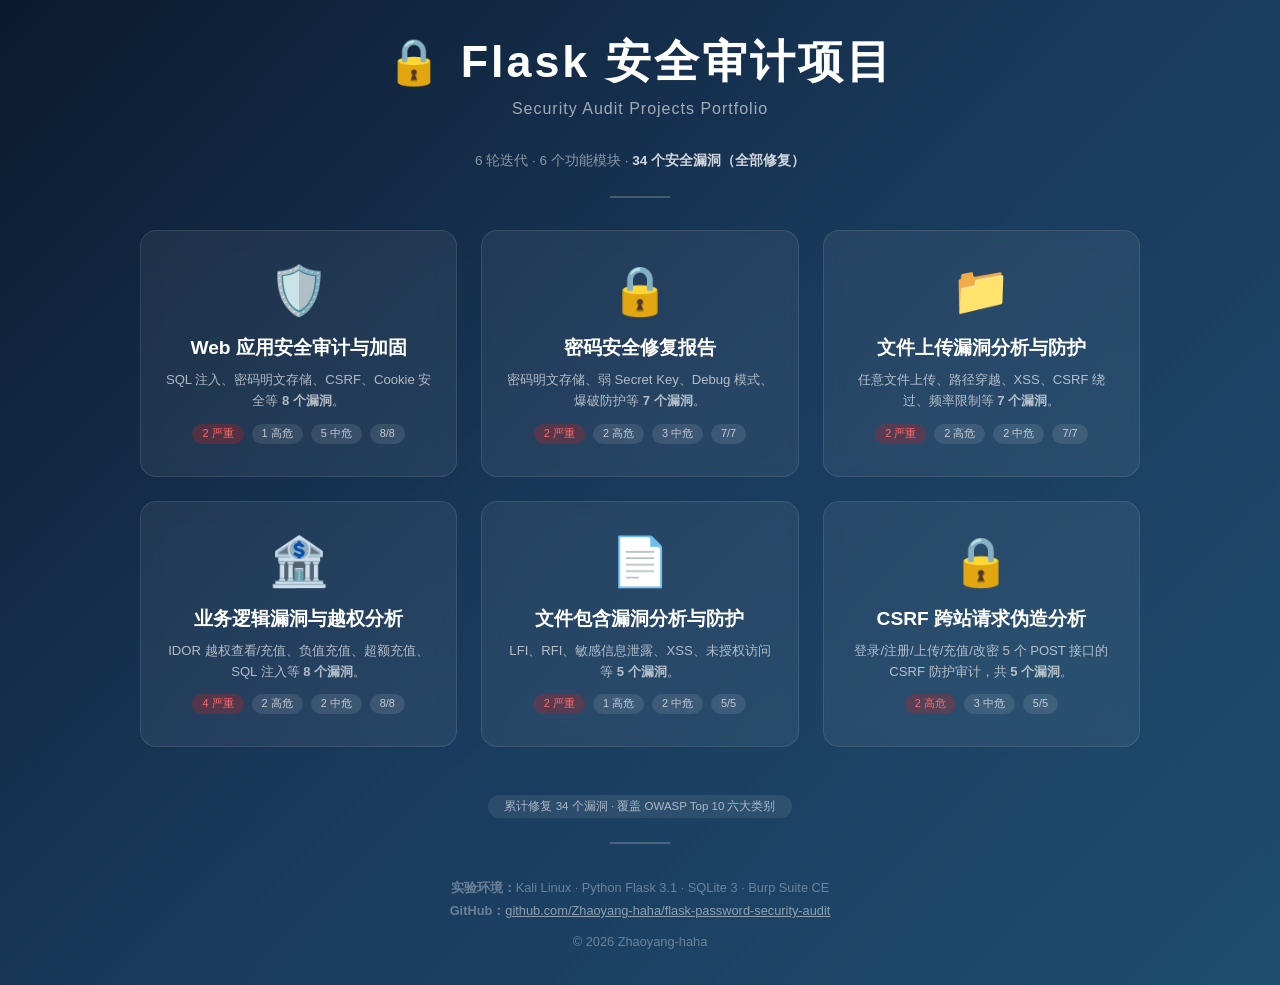
==== index.html @ 3b096d09 "🔒 Add CSRF Vulnerability Audit report - New: csrf-audit/ — 5 CSRF vulnerabilities across all POST ro" ====
<!DOCTYPE html>
<html lang="zh-CN">
<head>
<meta charset="UTF-8">
<meta name="viewport" content="width=device-width, initial-scale=1.0">
<meta name="description" content="Flask 安全审计项目合集 — 6 份安全报告，涵盖密码安全、SQL注入、文件上传、业务逻辑、文件包含、CSRF 等 34 个漏洞">
<title>Flask 安全审计 | 项目合集</title>
<style>
*{margin:0;padding:0;box-sizing:border-box}
body{font-family:"Noto Sans CJK SC",-apple-system,BlinkMacSystemFont,"Segoe UI",sans-serif;background:linear-gradient(135deg,#0b1a2e 0%,#1a3a5c 50%,#1e4d6e 100%);min-height:100vh;color:#fff;display:flex;flex-direction:column;align-items:center;justify-content:center;padding:2rem}
.container{max-width:1000px;width:100%;text-align:center}
h1{font-size:clamp(1.8rem,5vw,2.8rem);font-weight:800;letter-spacing:3px;margin-bottom:.5rem}
.subtitle{font-size:1rem;color:rgba(255,255,255,0.6);margin-bottom:2rem;letter-spacing:1px}
.desc{font-size:.85rem;color:rgba(255,255,255,0.5);margin-bottom:1.5rem;line-height:1.6}
.desc strong{color:rgba(255,255,255,0.8)}
.divider{width:60px;height:2px;background:rgba(255,255,255,0.2);margin:1.5rem auto}
.grid{display:grid;grid-template-columns:repeat(auto-fit,minmax(280px,1fr));gap:1.5rem;margin:2rem 0}
@media(max-width:640px){.grid{grid-template-columns:1fr}}
.card{background:rgba(255,255,255,0.06);backdrop-filter:blur(10px);border:1px solid rgba(255,255,255,0.1);border-radius:16px;padding:2rem 1.5rem;text-align:center;transition:all .3s ease;cursor:pointer;text-decoration:none;color:#fff}
.card:hover{background:rgba(255,255,255,0.1);transform:translateY(-6px);box-shadow:0 12px 40px rgba(0,0,0,0.3)}
.card-icon{font-size:3rem;margin-bottom:1rem}
.card h2{font-size:1.2rem;margin-bottom:.5rem;font-weight:700}
.card p{font-size:.82rem;color:rgba(255,255,255,0.65);line-height:1.6}
.card .meta{display:flex;justify-content:center;gap:.5rem;flex-wrap:wrap;margin-top:.8rem}
.card .meta span{font-size:.68rem;padding:3px 10px;border-radius:12px;background:rgba(255,255,255,0.1);color:rgba(255,255,255,0.7)}
.card .meta .critical{background:rgba(197,34,31,0.3);color:#ff6b6b}
.footer-text{margin-top:2rem;font-size:.8rem;color:rgba(255,255,255,0.35);line-height:1.8}
.footer-text a{color:rgba(255,255,255,0.5)}
.badge{display:inline-block;background:rgba(255,255,255,0.08);border-radius:20px;padding:4px 16px;font-size:.72rem;color:rgba(255,255,255,0.6);margin-top:1rem}
</style>
<link rel="icon" href="data:image/svg+xml,<svg xmlns=%22http://www.w3.org/2000/svg%22 viewBox=%220 0 100 100%22><text y=%22.9em%22 font-size=%2290%22>🔒</text></svg>">
</head>
<body>
<div class="container">
<h1>🔒 Flask 安全审计项目</h1>
<p class="subtitle">Security Audit Projects Portfolio</p>
<p class="desc">6 轮迭代 · 6 个功能模块 · <strong>34 个安全漏洞（全部修复）</strong></p>
<div class="divider"></div>
<div class="grid">
<a class="card" href="web-security-audit/"><div class="card-icon">🛡️</div><h2>Web 应用安全审计与加固</h2><p>SQL 注入、密码明文存储、CSRF、Cookie 安全等 <strong>8 个漏洞</strong>。</p><div class="meta"><span class="critical">2 严重</span><span>1 高危</span><span>5 中危</span><span>8/8</span></div></a>
<a class="card" href="password-security-audit/"><div class="card-icon">🔒</div><h2>密码安全修复报告</h2><p>密码明文存储、弱 Secret Key、Debug 模式、爆破防护等 <strong>7 个漏洞</strong>。</p><div class="meta"><span class="critical">2 严重</span><span>2 高危</span><span>3 中危</span><span>7/7</span></div></a>
<a class="card" href="file-upload-audit/"><div class="card-icon">📁</div><h2>文件上传漏洞分析与防护</h2><p>任意文件上传、路径穿越、XSS、CSRF 绕过、频率限制等 <strong>7 个漏洞</strong>。</p><div class="meta"><span class="critical">2 严重</span><span>2 高危</span><span>2 中危</span><span>7/7</span></div></a>
<a class="card" href="business-logic-audit/"><div class="card-icon">🏦</div><h2>业务逻辑漏洞与越权分析</h2><p>IDOR 越权查看/充值、负值充值、超额充值、SQL 注入等 <strong>8 个漏洞</strong>。</p><div class="meta"><span class="critical">4 严重</span><span>2 高危</span><span>2 中危</span><span>8/8</span></div></a>
<a class="card" href="file-inclusion-audit/"><div class="card-icon">📄</div><h2>文件包含漏洞分析与防护</h2><p>LFI、RFI、敏感信息泄露、XSS、未授权访问等 <strong>5 个漏洞</strong>。</p><div class="meta"><span class="critical">2 严重</span><span>1 高危</span><span>2 中危</span><span>5/5</span></div></a>
<a class="card" href="csrf-audit/"><div class="card-icon">🔒</div><h2>CSRF 跨站请求伪造分析</h2><p>登录/注册/上传/充值/改密 5 个 POST 接口的 CSRF 防护审计，共 <strong>5 个漏洞</strong>。</p><div class="meta"><span class="critical">2 高危</span><span>3 中危</span><span>5/5</span></div></a>
</div>
<div class="badge">累计修复 34 个漏洞 · 覆盖 OWASP Top 10 六大类别</div>
<div class="divider"></div>
<div class="footer-text">
<p><strong>实验环境：</strong>Kali Linux · Python Flask 3.1 · SQLite 3 · Burp Suite CE</p>
<p><strong>GitHub：</strong><a href="https://github.com/Zhaoyang-haha/flask-password-security-audit" target="_blank">github.com/Zhaoyang-haha/flask-password-security-audit</a></p>
<p style="margin-top:.5rem;">&copy; 2026 Zhaoyang-haha</p>
</div>
</div>
</body>
</html>
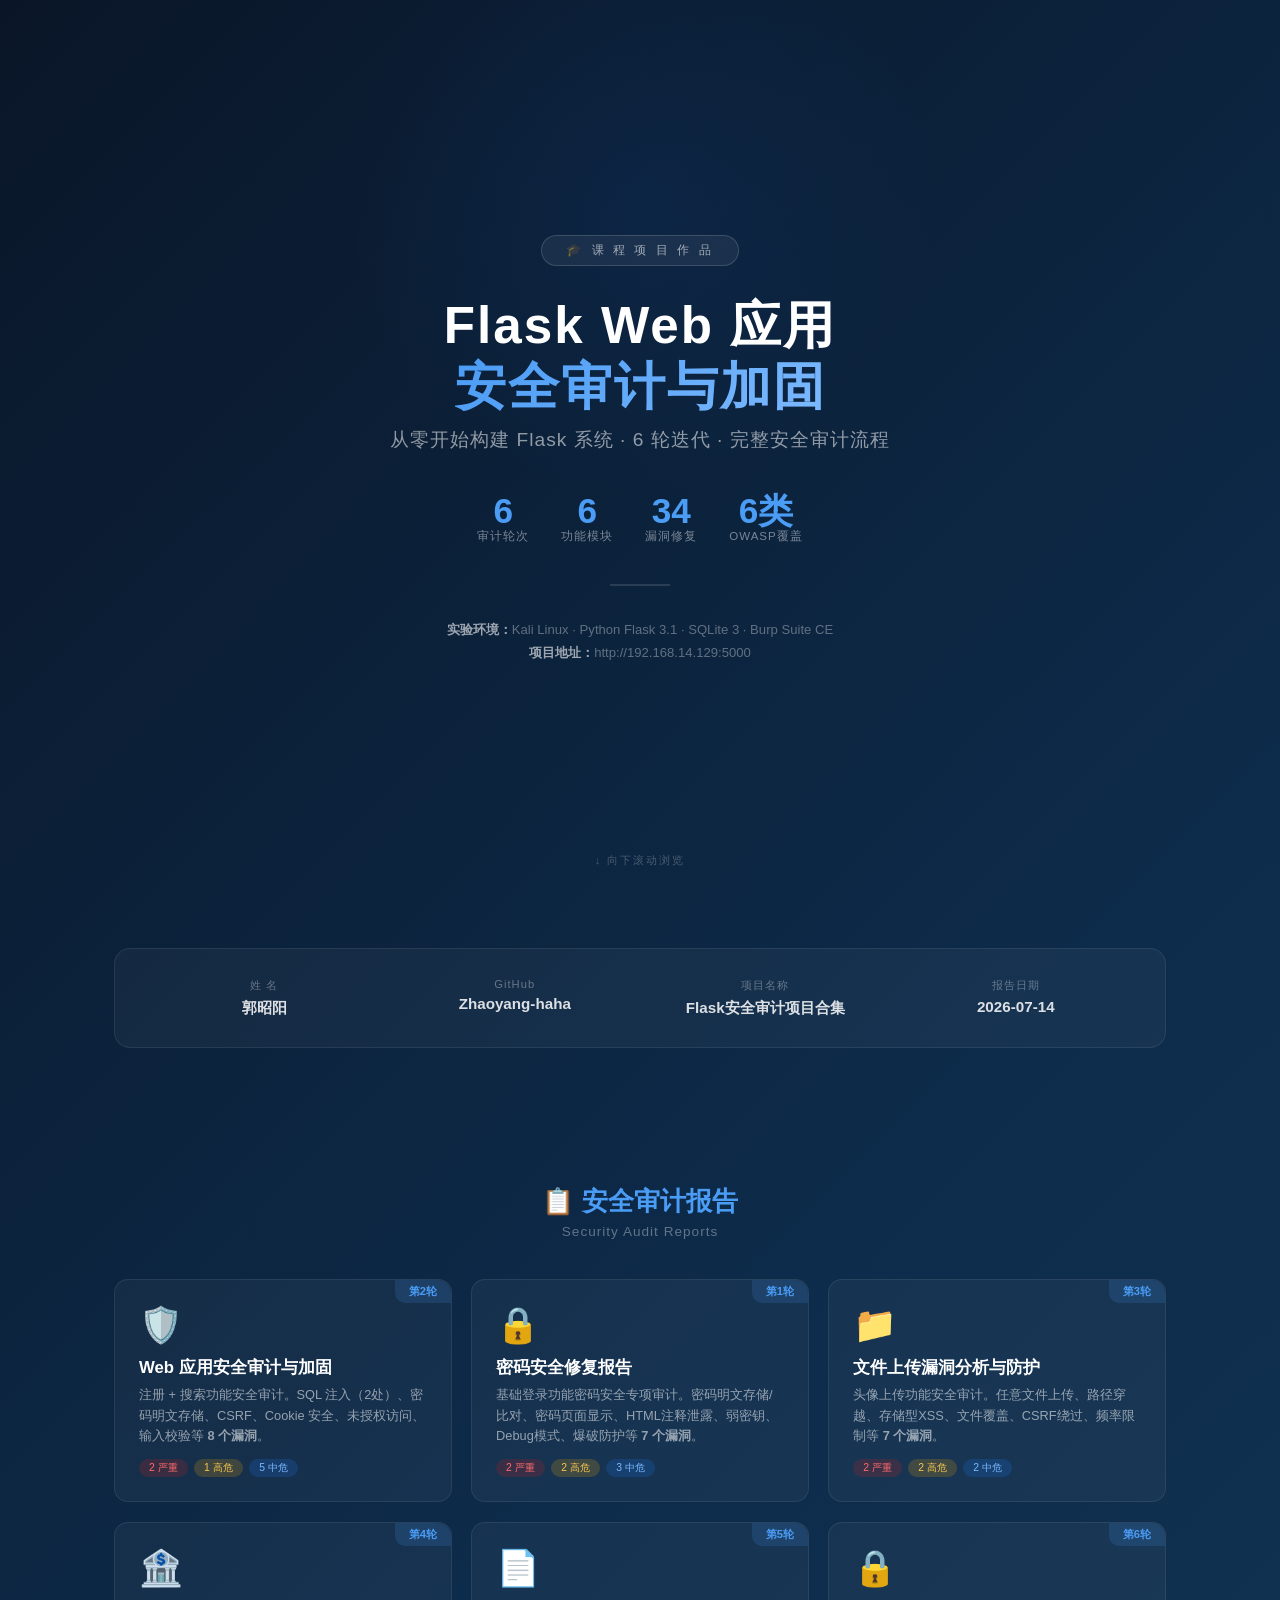
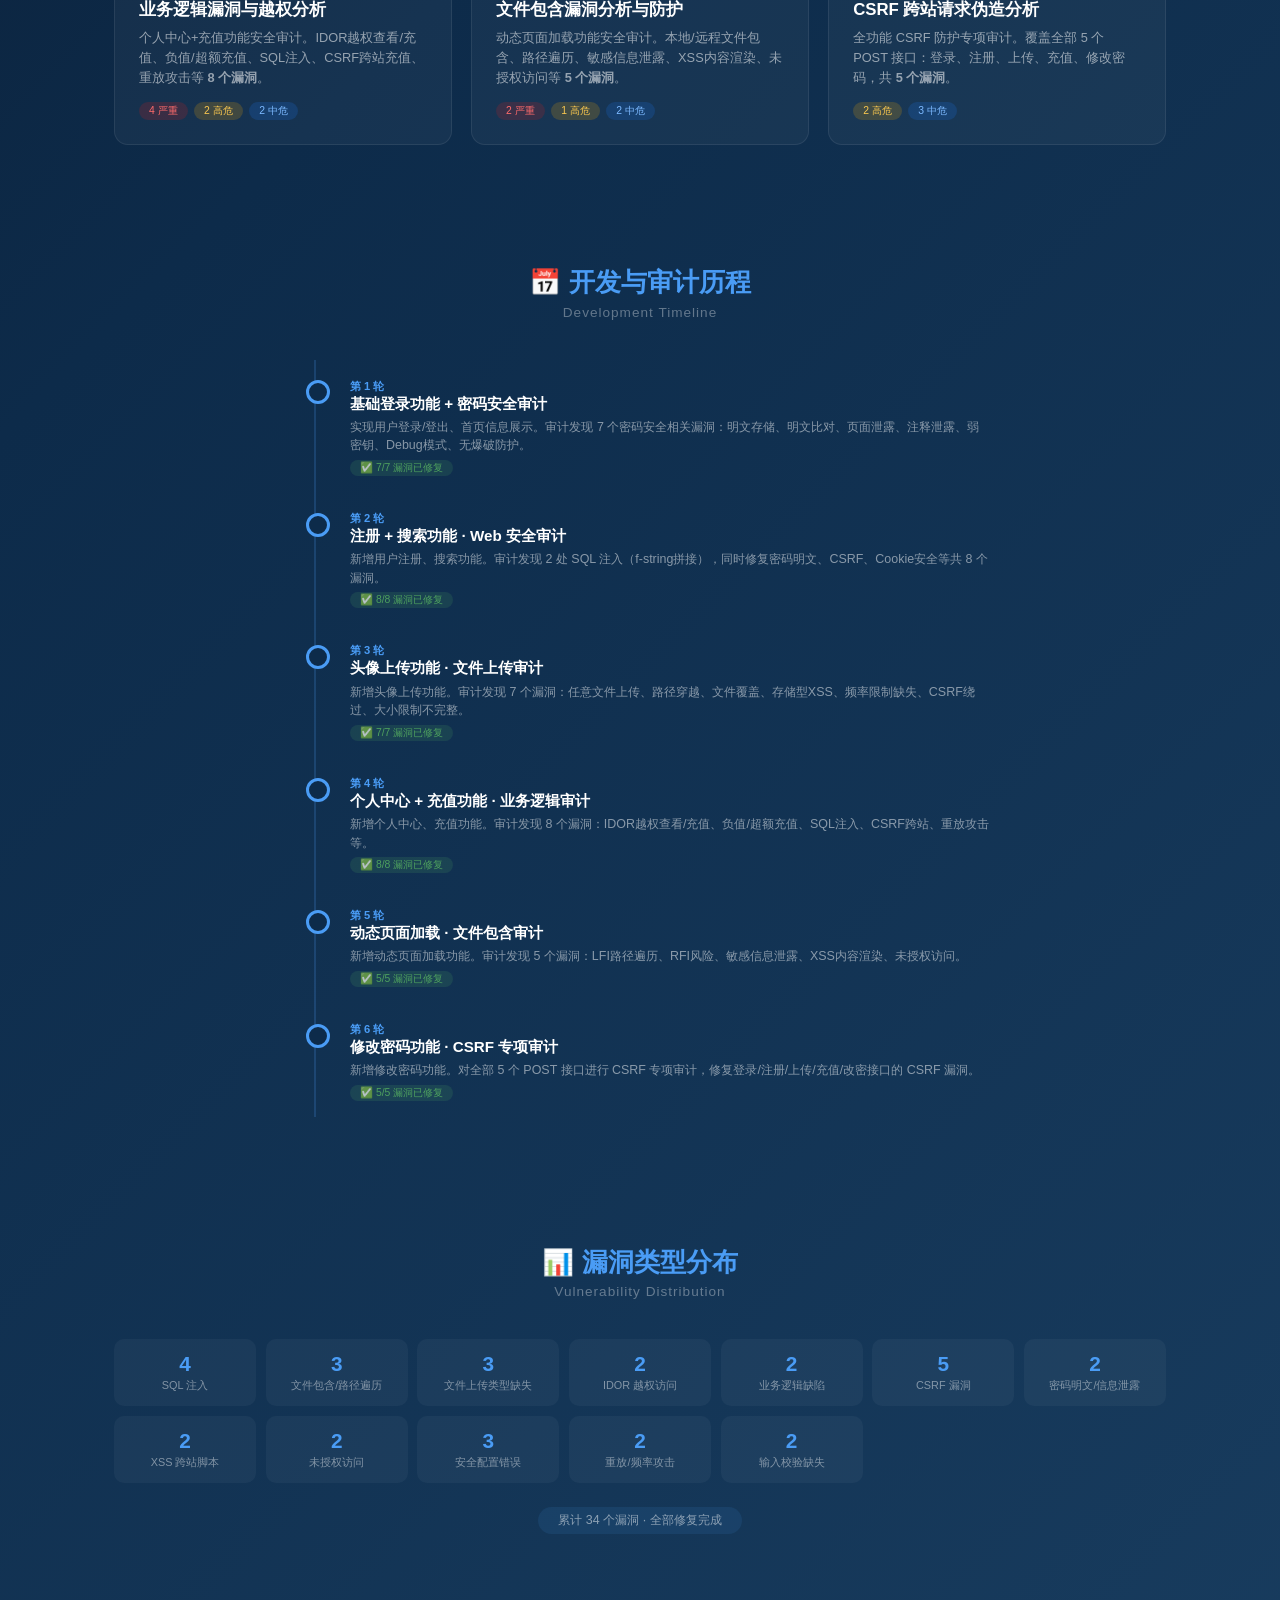
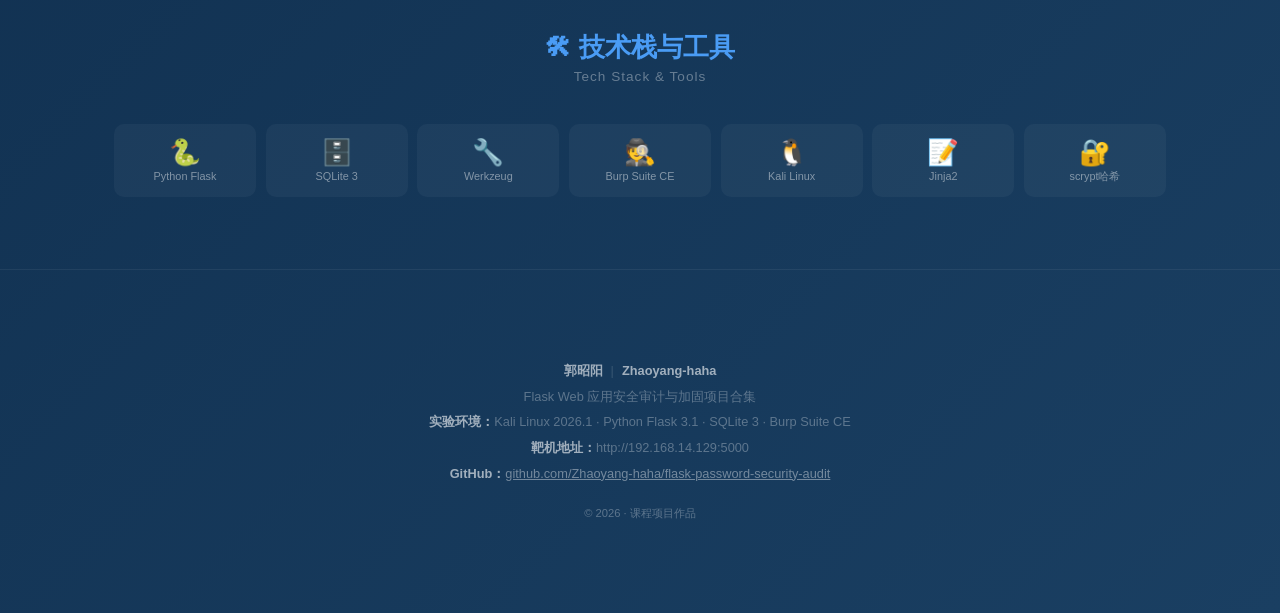
==== commit 7e211c89: "🎯 Optimize project for final review - Remove PDFs (already submitted separately) and standalone .md " ====
--- a/index.html
+++ b/index.html
@@ -3,54 +3,255 @@
 <head>
 <meta charset="UTF-8">
 <meta name="viewport" content="width=device-width, initial-scale=1.0">
-<meta name="description" content="Flask 安全审计项目合集 — 6 份安全报告，涵盖密码安全、SQL注入、文件上传、业务逻辑、文件包含、CSRF 等 34 个漏洞">
-<title>Flask 安全审计 | 项目合集</title>
+<meta name="description" content="Flask Web安全审计项目合集 — 郭昭阳 课程作业，涵盖密码安全、SQL注入、文件上传、业务逻辑、文件包含、CSRF等34个漏洞的全流程安全审计">
+<title>Flask Web安全审计 | 郭昭阳 课程项目</title>
 <style>
-*{margin:0;padding:0;box-sizing:border-box}
-body{font-family:"Noto Sans CJK SC",-apple-system,BlinkMacSystemFont,"Segoe UI",sans-serif;background:linear-gradient(135deg,#0b1a2e 0%,#1a3a5c 50%,#1e4d6e 100%);min-height:100vh;color:#fff;display:flex;flex-direction:column;align-items:center;justify-content:center;padding:2rem}
-.container{max-width:1000px;width:100%;text-align:center}
-h1{font-size:clamp(1.8rem,5vw,2.8rem);font-weight:800;letter-spacing:3px;margin-bottom:.5rem}
-.subtitle{font-size:1rem;color:rgba(255,255,255,0.6);margin-bottom:2rem;letter-spacing:1px}
-.desc{font-size:.85rem;color:rgba(255,255,255,0.5);margin-bottom:1.5rem;line-height:1.6}
-.desc strong{color:rgba(255,255,255,0.8)}
-.divider{width:60px;height:2px;background:rgba(255,255,255,0.2);margin:1.5rem auto}
-.grid{display:grid;grid-template-columns:repeat(auto-fit,minmax(280px,1fr));gap:1.5rem;margin:2rem 0}
-@media(max-width:640px){.grid{grid-template-columns:1fr}}
-.card{background:rgba(255,255,255,0.06);backdrop-filter:blur(10px);border:1px solid rgba(255,255,255,0.1);border-radius:16px;padding:2rem 1.5rem;text-align:center;transition:all .3s ease;cursor:pointer;text-decoration:none;color:#fff}
-.card:hover{background:rgba(255,255,255,0.1);transform:translateY(-6px);box-shadow:0 12px 40px rgba(0,0,0,0.3)}
-.card-icon{font-size:3rem;margin-bottom:1rem}
-.card h2{font-size:1.2rem;margin-bottom:.5rem;font-weight:700}
-.card p{font-size:.82rem;color:rgba(255,255,255,0.65);line-height:1.6}
-.card .meta{display:flex;justify-content:center;gap:.5rem;flex-wrap:wrap;margin-top:.8rem}
-.card .meta span{font-size:.68rem;padding:3px 10px;border-radius:12px;background:rgba(255,255,255,0.1);color:rgba(255,255,255,0.7)}
-.card .meta .critical{background:rgba(197,34,31,0.3);color:#ff6b6b}
-.footer-text{margin-top:2rem;font-size:.8rem;color:rgba(255,255,255,0.35);line-height:1.8}
-.footer-text a{color:rgba(255,255,255,0.5)}
-.badge{display:inline-block;background:rgba(255,255,255,0.08);border-radius:20px;padding:4px 16px;font-size:.72rem;color:rgba(255,255,255,0.6);margin-top:1rem}
+*{margin:0;padding:0;box-sizing:border-box;font-family:"Noto Sans CJK SC","Noto Sans",-apple-system,BlinkMacSystemFont,"Segoe UI",sans-serif}
+html{scroll-behavior:smooth}
+body{background:linear-gradient(135deg,#0a1628 0%,#0d2b4a 40%,#1a3f62 100%);min-height:100vh;color:#fff}
+
+/* ===== Hero Section ===== */
+.hero{min-height:100vh;display:flex;flex-direction:column;justify-content:center;align-items:center;text-align:center;padding:2rem;position:relative}
+.hero-glow{position:absolute;top:-100px;left:50%;transform:translateX(-50%);width:600px;height:600px;background:radial-gradient(circle,rgba(26,115,232,0.08) 0%,transparent 70%);pointer-events:none}
+.badge-student{display:inline-block;background:rgba(255,255,255,0.06);border:1px solid rgba(255,255,255,0.15);border-radius:30px;padding:6px 24px;font-size:.78rem;letter-spacing:3px;color:rgba(255,255,255,0.6);margin-bottom:1.8rem;z-index:1}
+.hero h1{font-size:clamp(2rem,5vw,3.2rem);font-weight:800;letter-spacing:2px;z-index:1;margin-bottom:.6rem;line-height:1.2}
+.hero h1 .highlight{background:linear-gradient(135deg,#4a9cf5,#7cb9ff);-webkit-background-clip:text;-webkit-text-fill-color:transparent}
+.hero-sub{font-size:clamp(.95rem,2vw,1.2rem);color:rgba(255,255,255,0.55);z-index:1;margin-bottom:2.5rem;letter-spacing:1px}
+.hero-stats{display:flex;gap:2rem;flex-wrap:wrap;justify-content:center;z-index:1;margin-bottom:.5rem}
+.hero-stat{text-align:center}
+.hero-stat .num{font-size:2.2rem;font-weight:800;color:#4a9cf5;line-height:1}
+.hero-stat .lbl{font-size:.72rem;color:rgba(255,255,255,0.45);letter-spacing:1px}
+.hero-divider{width:60px;height:2px;background:rgba(255,255,255,0.12);margin:2rem auto;z-index:1}
+.hero-meta{font-size:.82rem;color:rgba(255,255,255,0.35);z-index:1;line-height:1.8}
+.hero-meta strong{color:rgba(255,255,255,0.6)}
+.scroll-hint{position:absolute;bottom:2rem;left:50%;transform:translateX(-50%);font-size:.7rem;color:rgba(255,255,255,0.25);animation:bounce 2s infinite;letter-spacing:2px}
+@keyframes bounce{0%,100%{transform:translateX(-50%) translateY(0)}50%{transform:translateX(-50%) translateY(8px)}}
+
+/* ===== Content ===== */
+.section{padding:3rem 0;max-width:1100px;margin:0 auto;padding-left:1.5rem;padding-right:1.5rem}
+.section-title{text-align:center;margin-bottom:2.5rem}
+.section-title h2{font-size:1.6rem;font-weight:700;color:#4a9cf5;margin-bottom:.3rem}
+.section-title p{font-size:.85rem;color:rgba(255,255,255,0.35);letter-spacing:1px}
+
+/* ===== Student Info Card ===== */
+.info-card{background:rgba(255,255,255,0.04);border:1px solid rgba(255,255,255,0.08);border-radius:16px;padding:1.8rem 2rem;margin-bottom:2.5rem;display:grid;grid-template-columns:repeat(auto-fit,minmax(180px,1fr));gap:1rem}
+.info-card .item{text-align:center}
+.info-card .item .label{font-size:.7rem;color:rgba(255,255,255,0.35);letter-spacing:1px;margin-bottom:.3rem}
+.info-card .item .value{font-size:.95rem;color:rgba(255,255,255,0.85);font-weight:600}
+
+/* ===== Report Cards Grid ===== */
+.grid{display:grid;grid-template-columns:repeat(auto-fit,minmax(300px,1fr));gap:1.2rem;margin:1.5rem 0}
+.card{background:rgba(255,255,255,0.04);border:1px solid rgba(255,255,255,0.08);border-radius:14px;padding:1.5rem;text-decoration:none;color:#fff;transition:all .3s ease;position:relative;overflow:hidden}
+.card:hover{background:rgba(255,255,255,0.08);transform:translateY(-4px);border-color:rgba(74,156,245,0.3);box-shadow:0 12px 40px rgba(0,0,0,0.25)}
+.card .round{position:absolute;top:0;right:0;background:rgba(74,156,245,0.15);color:#4a9cf5;padding:4px 14px;font-size:.7rem;border-radius:0 14px 0 10px;font-weight:600}
+.card .icon{font-size:2.2rem;margin-bottom:.6rem}
+.card h3{font-size:1.05rem;font-weight:700;margin-bottom:.4rem}
+.card p{font-size:.8rem;color:rgba(255,255,255,0.55);line-height:1.6;margin-bottom:.8rem}
+.card .tags{display:flex;gap:.4rem;flex-wrap:wrap}
+.card .tags span{font-size:.65rem;padding:2px 10px;border-radius:10px;background:rgba(255,255,255,0.06);color:rgba(255,255,255,0.6)}
+.card .tags .critical{background:rgba(197,34,31,0.2);color:#ff6b6b}
+.card .tags .high{background:rgba(227,160,8,0.2);color:#f9c74f}
+.card .tags .medium{background:rgba(26,115,232,0.2);color:#7cb9ff}
+.card .badge-fix{position:absolute;bottom:1rem;right:1rem;font-size:.65rem;color:rgba(100,200,100,0.6)}
+
+/* ===== Timeline ===== */
+.timeline{position:relative;max-width:700px;margin:2rem auto;padding:0}
+.timeline::before{content:'';position:absolute;left:24px;top:0;bottom:0;width:2px;background:rgba(74,156,245,0.2)}
+.tl-item{position:relative;padding:1rem 0 1rem 60px}
+.tl-item::before{content:'';position:absolute;left:16px;top:1.3rem;width:18px;height:18px;border-radius:50%;background:#0d2b4a;border:3px solid #4a9cf5}
+.tl-item .tl-round{font-size:.7rem;color:#4a9cf5;font-weight:700}
+.tl-item h4{font-size:.95rem;margin-bottom:.2rem}
+.tl-item .tl-desc{font-size:.78rem;color:rgba(255,255,255,0.5);line-height:1.5}
+.tl-item .tl-badge{display:inline-block;font-size:.65rem;padding:1px 10px;border-radius:8px;background:rgba(100,200,100,0.12);color:rgba(100,200,100,0.7);margin-top:.3rem}
+
+/* ===== Distribution ===== */
+.dist-grid{display:grid;grid-template-columns:repeat(auto-fit,minmax(140px,1fr));gap:.6rem;margin:1.5rem 0}
+.dist-item{background:rgba(255,255,255,0.04);border-radius:10px;padding:.8rem;text-align:center}
+.dist-item .dt-num{font-size:1.3rem;font-weight:700;color:#4a9cf5}
+.dist-item .dt-label{font-size:.68rem;color:rgba(255,255,255,0.45);margin-top:.2rem}
+
+/* ===== Footer ===== */
+.footer{text-align:center;padding:2.5rem 1.5rem;border-top:1px solid rgba(255,255,255,0.06);font-size:.8rem;color:rgba(255,255,255,0.3);line-height:2}
+.footer strong{color:rgba(255,255,255,0.6)}
+.footer a{color:rgba(255,255,255,0.4)}
+.footer .sep{color:rgba(255,255,255,0.15);margin:0 8px}
+
+@media(max-width:480px){
+  .grid{grid-template-columns:1fr}
+  .hero-stats{gap:1rem}
+  .info-card{grid-template-columns:1fr 1fr;gap:.8rem}
+}
 </style>
-<link rel="icon" href="data:image/svg+xml,<svg xmlns=%22http://www.w3.org/2000/svg%22 viewBox=%220 0 100 100%22><text y=%22.9em%22 font-size=%2290%22>🔒</text></svg>">
 </head>
 <body>
-<div class="container">
-<h1>🔒 Flask 安全审计项目</h1>
-<p class="subtitle">Security Audit Projects Portfolio</p>
-<p class="desc">6 轮迭代 · 6 个功能模块 · <strong>34 个安全漏洞（全部修复）</strong></p>
-<div class="divider"></div>
-<div class="grid">
-<a class="card" href="web-security-audit/"><div class="card-icon">🛡️</div><h2>Web 应用安全审计与加固</h2><p>SQL 注入、密码明文存储、CSRF、Cookie 安全等 <strong>8 个漏洞</strong>。</p><div class="meta"><span class="critical">2 严重</span><span>1 高危</span><span>5 中危</span><span>8/8</span></div></a>
-<a class="card" href="password-security-audit/"><div class="card-icon">🔒</div><h2>密码安全修复报告</h2><p>密码明文存储、弱 Secret Key、Debug 模式、爆破防护等 <strong>7 个漏洞</strong>。</p><div class="meta"><span class="critical">2 严重</span><span>2 高危</span><span>3 中危</span><span>7/7</span></div></a>
-<a class="card" href="file-upload-audit/"><div class="card-icon">📁</div><h2>文件上传漏洞分析与防护</h2><p>任意文件上传、路径穿越、XSS、CSRF 绕过、频率限制等 <strong>7 个漏洞</strong>。</p><div class="meta"><span class="critical">2 严重</span><span>2 高危</span><span>2 中危</span><span>7/7</span></div></a>
-<a class="card" href="business-logic-audit/"><div class="card-icon">🏦</div><h2>业务逻辑漏洞与越权分析</h2><p>IDOR 越权查看/充值、负值充值、超额充值、SQL 注入等 <strong>8 个漏洞</strong>。</p><div class="meta"><span class="critical">4 严重</span><span>2 高危</span><span>2 中危</span><span>8/8</span></div></a>
-<a class="card" href="file-inclusion-audit/"><div class="card-icon">📄</div><h2>文件包含漏洞分析与防护</h2><p>LFI、RFI、敏感信息泄露、XSS、未授权访问等 <strong>5 个漏洞</strong>。</p><div class="meta"><span class="critical">2 严重</span><span>1 高危</span><span>2 中危</span><span>5/5</span></div></a>
-<a class="card" href="csrf-audit/"><div class="card-icon">🔒</div><h2>CSRF 跨站请求伪造分析</h2><p>登录/注册/上传/充值/改密 5 个 POST 接口的 CSRF 防护审计，共 <strong>5 个漏洞</strong>。</p><div class="meta"><span class="critical">2 高危</span><span>3 中危</span><span>5/5</span></div></a>
-</div>
-<div class="badge">累计修复 34 个漏洞 · 覆盖 OWASP Top 10 六大类别</div>
-<div class="divider"></div>
-<div class="footer-text">
-<p><strong>实验环境：</strong>Kali Linux · Python Flask 3.1 · SQLite 3 · Burp Suite CE</p>
-<p><strong>GitHub：</strong><a href="https://github.com/Zhaoyang-haha/flask-password-security-audit" target="_blank">github.com/Zhaoyang-haha/flask-password-security-audit</a></p>
-<p style="margin-top:.5rem;">&copy; 2026 Zhaoyang-haha</p>
-</div>
-</div>
+
+<!-- ===== Hero ===== -->
+<section class="hero">
+  <div class="hero-glow"></div>
+  <div class="badge-student">🎓 课 程 项 目 作 品</div>
+  <h1>Flask Web 应用<br><span class="highlight">安全审计与加固</span></h1>
+  <p class="hero-sub">从零开始构建 Flask 系统 · 6 轮迭代 · 完整安全审计流程</p>
+  <div class="hero-stats">
+    <div class="hero-stat"><div class="num">6</div><div class="lbl">审计轮次</div></div>
+    <div class="hero-stat"><div class="num">6</div><div class="lbl">功能模块</div></div>
+    <div class="hero-stat"><div class="num">34</div><div class="lbl">漏洞修复</div></div>
+    <div class="hero-stat"><div class="num">6类</div><div class="lbl">OWASP覆盖</div></div>
+  </div>
+  <div class="hero-divider"></div>
+  <div class="hero-meta">
+    <strong>实验环境：</strong>Kali Linux · Python Flask 3.1 · SQLite 3 · Burp Suite CE<br>
+    <strong>项目地址：</strong>http://192.168.14.129:5000
+  </div>
+  <div class="scroll-hint">↓ 向下滚动浏览</div>
+</section>
+
+<!-- ===== Student Info ===== -->
+<section class="section">
+  <div class="info-card">
+    <div class="item"><div class="label">姓 名</div><div class="value">郭昭阳</div></div>
+    <div class="item"><div class="label">GitHub</div><div class="value">Zhaoyang-haha</div></div>
+    <div class="item"><div class="label">项目名称</div><div class="value">Flask安全审计项目合集</div></div>
+    <div class="item"><div class="label">报告日期</div><div class="value">2026-07-14</div></div>
+  </div>
+</section>
+
+<!-- ===== Reports ===== -->
+<section class="section">
+  <div class="section-title"><h2>📋 安全审计报告</h2><p>Security Audit Reports</p></div>
+  <div class="grid">
+    <a class="card" href="web-security-audit/">
+      <span class="round">第2轮</span>
+      <div class="icon">🛡️</div>
+      <h3>Web 应用安全审计与加固</h3>
+      <p>注册 + 搜索功能安全审计。SQL 注入（2处）、密码明文存储、CSRF、Cookie 安全、未授权访问、输入校验等 <strong>8 个漏洞</strong>。</p>
+      <div class="tags"><span class="critical">2 严重</span><span class="high">1 高危</span><span class="medium">5 中危</span></div>
+    </a>
+    <a class="card" href="password-security-audit/">
+      <span class="round">第1轮</span>
+      <div class="icon">🔒</div>
+      <h3>密码安全修复报告</h3>
+      <p>基础登录功能密码安全专项审计。密码明文存储/比对、密码页面显示、HTML注释泄露、弱密钥、Debug模式、爆破防护等 <strong>7 个漏洞</strong>。</p>
+      <div class="tags"><span class="critical">2 严重</span><span class="high">2 高危</span><span class="medium">3 中危</span></div>
+    </a>
+    <a class="card" href="file-upload-audit/">
+      <span class="round">第3轮</span>
+      <div class="icon">📁</div>
+      <h3>文件上传漏洞分析与防护</h3>
+      <p>头像上传功能安全审计。任意文件上传、路径穿越、存储型XSS、文件覆盖、CSRF绕过、频率限制等 <strong>7 个漏洞</strong>。</p>
+      <div class="tags"><span class="critical">2 严重</span><span class="high">2 高危</span><span class="medium">2 中危</span></div>
+    </a>
+    <a class="card" href="business-logic-audit/">
+      <span class="round">第4轮</span>
+      <div class="icon">🏦</div>
+      <h3>业务逻辑漏洞与越权分析</h3>
+      <p>个人中心+充值功能安全审计。IDOR越权查看/充值、负值/超额充值、SQL注入、CSRF跨站充值、重放攻击等 <strong>8 个漏洞</strong>。</p>
+      <div class="tags"><span class="critical">4 严重</span><span class="high">2 高危</span><span class="medium">2 中危</span></div>
+    </a>
+    <a class="card" href="file-inclusion-audit/">
+      <span class="round">第5轮</span>
+      <div class="icon">📄</div>
+      <h3>文件包含漏洞分析与防护</h3>
+      <p>动态页面加载功能安全审计。本地/远程文件包含、路径遍历、敏感信息泄露、XSS内容渲染、未授权访问等 <strong>5 个漏洞</strong>。</p>
+      <div class="tags"><span class="critical">2 严重</span><span class="high">1 高危</span><span class="medium">2 中危</span></div>
+    </a>
+    <a class="card" href="csrf-audit/">
+      <span class="round">第6轮</span>
+      <div class="icon">🔒</div>
+      <h3>CSRF 跨站请求伪造分析</h3>
+      <p>全功能 CSRF 防护专项审计。覆盖全部 5 个 POST 接口：登录、注册、上传、充值、修改密码，共 <strong>5 个漏洞</strong>。</p>
+      <div class="tags"><span class="high">2 高危</span><span class="medium">3 中危</span></div>
+    </a>
+  </div>
+</section>
+
+<!-- ===== Development Timeline ===== -->
+<section class="section">
+  <div class="section-title"><h2>📅 开发与审计历程</h2><p>Development Timeline</p></div>
+  <div class="timeline">
+    <div class="tl-item">
+      <span class="tl-round">第 1 轮</span>
+      <h4>基础登录功能 + 密码安全审计</h4>
+      <div class="tl-desc">实现用户登录/登出、首页信息展示。审计发现 7 个密码安全相关漏洞：明文存储、明文比对、页面泄露、注释泄露、弱密钥、Debug模式、无爆破防护。</div>
+      <span class="tl-badge">✅ 7/7 漏洞已修复</span>
+    </div>
+    <div class="tl-item">
+      <span class="tl-round">第 2 轮</span>
+      <h4>注册 + 搜索功能 · Web 安全审计</h4>
+      <div class="tl-desc">新增用户注册、搜索功能。审计发现 2 处 SQL 注入（f-string拼接），同时修复密码明文、CSRF、Cookie安全等共 8 个漏洞。</div>
+      <span class="tl-badge">✅ 8/8 漏洞已修复</span>
+    </div>
+    <div class="tl-item">
+      <span class="tl-round">第 3 轮</span>
+      <h4>头像上传功能 · 文件上传审计</h4>
+      <div class="tl-desc">新增头像上传功能。审计发现 7 个漏洞：任意文件上传、路径穿越、文件覆盖、存储型XSS、频率限制缺失、CSRF绕过、大小限制不完整。</div>
+      <span class="tl-badge">✅ 7/7 漏洞已修复</span>
+    </div>
+    <div class="tl-item">
+      <span class="tl-round">第 4 轮</span>
+      <h4>个人中心 + 充值功能 · 业务逻辑审计</h4>
+      <div class="tl-desc">新增个人中心、充值功能。审计发现 8 个漏洞：IDOR越权查看/充值、负值/超额充值、SQL注入、CSRF跨站、重放攻击等。</div>
+      <span class="tl-badge">✅ 8/8 漏洞已修复</span>
+    </div>
+    <div class="tl-item">
+      <span class="tl-round">第 5 轮</span>
+      <h4>动态页面加载 · 文件包含审计</h4>
+      <div class="tl-desc">新增动态页面加载功能。审计发现 5 个漏洞：LFI路径遍历、RFI风险、敏感信息泄露、XSS内容渲染、未授权访问。</div>
+      <span class="tl-badge">✅ 5/5 漏洞已修复</span>
+    </div>
+    <div class="tl-item">
+      <span class="tl-round">第 6 轮</span>
+      <h4>修改密码功能 · CSRF 专项审计</h4>
+      <div class="tl-desc">新增修改密码功能。对全部 5 个 POST 接口进行 CSRF 专项审计，修复登录/注册/上传/充值/改密接口的 CSRF 漏洞。</div>
+      <span class="tl-badge">✅ 5/5 漏洞已修复</span>
+    </div>
+  </div>
+</section>
+
+<!-- ===== Vulnerability Distribution ===== -->
+<section class="section">
+  <div class="section-title"><h2>📊 漏洞类型分布</h2><p>Vulnerability Distribution</p></div>
+  <div class="dist-grid">
+    <div class="dist-item"><div class="dt-num">4</div><div class="dt-label">SQL 注入</div></div>
+    <div class="dist-item"><div class="dt-num">3</div><div class="dt-label">文件包含/路径遍历</div></div>
+    <div class="dist-item"><div class="dt-num">3</div><div class="dt-label">文件上传类型缺失</div></div>
+    <div class="dist-item"><div class="dt-num">2</div><div class="dt-label">IDOR 越权访问</div></div>
+    <div class="dist-item"><div class="dt-num">2</div><div class="dt-label">业务逻辑缺陷</div></div>
+    <div class="dist-item"><div class="dt-num">5</div><div class="dt-label">CSRF 漏洞</div></div>
+    <div class="dist-item"><div class="dt-num">2</div><div class="dt-label">密码明文/信息泄露</div></div>
+    <div class="dist-item"><div class="dt-num">2</div><div class="dt-label">XSS 跨站脚本</div></div>
+    <div class="dist-item"><div class="dt-num">2</div><div class="dt-label">未授权访问</div></div>
+    <div class="dist-item"><div class="dt-num">3</div><div class="dt-label">安全配置错误</div></div>
+    <div class="dist-item"><div class="dt-num">2</div><div class="dt-label">重放/频率攻击</div></div>
+    <div class="dist-item"><div class="dt-num">2</div><div class="dt-label">输入校验缺失</div></div>
+  </div>
+  <div style="text-align:center;margin-top:1rem"><span style="display:inline-block;background:rgba(74,156,245,0.1);border-radius:20px;padding:5px 20px;font-size:.78rem;color:rgba(255,255,255,0.5)">累计 34 个漏洞 · 全部修复完成</span></div>
+</section>
+
+<!-- ===== Tech Stack ===== -->
+<section class="section">
+  <div class="section-title"><h2>🛠 技术栈与工具</h2><p>Tech Stack &amp; Tools</p></div>
+  <div class="dist-grid" style="grid-template-columns:repeat(auto-fit,minmax(110px,1fr))">
+    <div class="dist-item"><div class="dt-num" style="font-size:1.6rem">🐍</div><div class="dt-label">Python Flask</div></div>
+    <div class="dist-item"><div class="dt-num" style="font-size:1.6rem">🗄️</div><div class="dt-label">SQLite 3</div></div>
+    <div class="dist-item"><div class="dt-num" style="font-size:1.6rem">🔧</div><div class="dt-label">Werkzeug</div></div>
+    <div class="dist-item"><div class="dt-num" style="font-size:1.6rem">🕵️</div><div class="dt-label">Burp Suite CE</div></div>
+    <div class="dist-item"><div class="dt-num" style="font-size:1.6rem">🐧</div><div class="dt-label">Kali Linux</div></div>
+    <div class="dist-item"><div class="dt-num" style="font-size:1.6rem">📝</div><div class="dt-label">Jinja2</div></div>
+    <div class="dist-item"><div class="dt-num" style="font-size:1.6rem">🔐</div><div class="dt-label">scrypt哈希</div></div>
+  </div>
+</section>
+
+<!-- ===== Footer ===== -->
+<footer class="footer">
+  <div class="section">
+    <p><strong>郭昭阳</strong><span class="sep">|</span><strong>Zhaoyang-haha</strong></p>
+    <p>Flask Web 应用安全审计与加固项目合集</p>
+    <p><strong>实验环境：</strong>Kali Linux 2026.1 · Python Flask 3.1 · SQLite 3 · Burp Suite CE</p>
+    <p><strong>靶机地址：</strong>http://192.168.14.129:5000</p>
+    <p><strong>GitHub：</strong><a href="https://github.com/Zhaoyang-haha/flask-password-security-audit" target="_blank">github.com/Zhaoyang-haha/flask-password-security-audit</a></p>
+    <p style="margin-top:1rem;font-size:.7rem">&copy; 2026 · 课程项目作品</p>
+  </div>
+</footer>
+
 </body>
 </html>
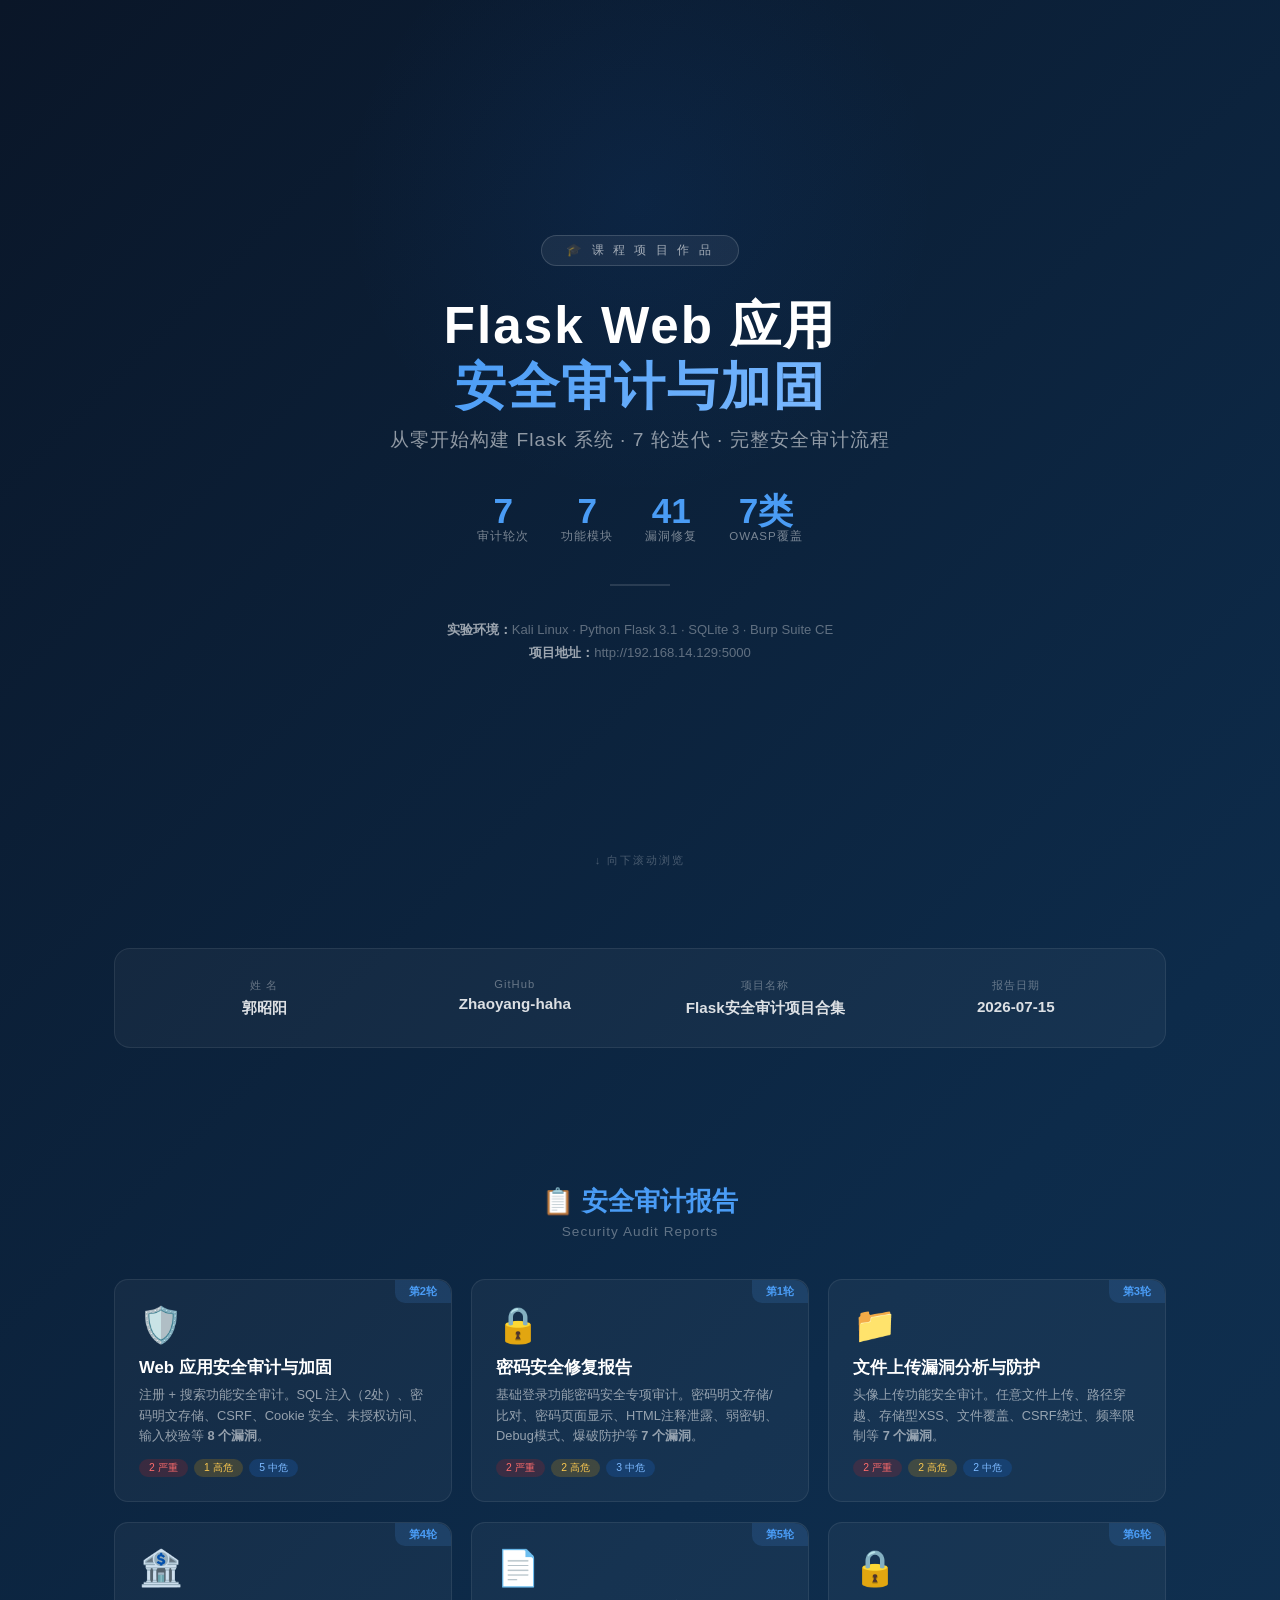
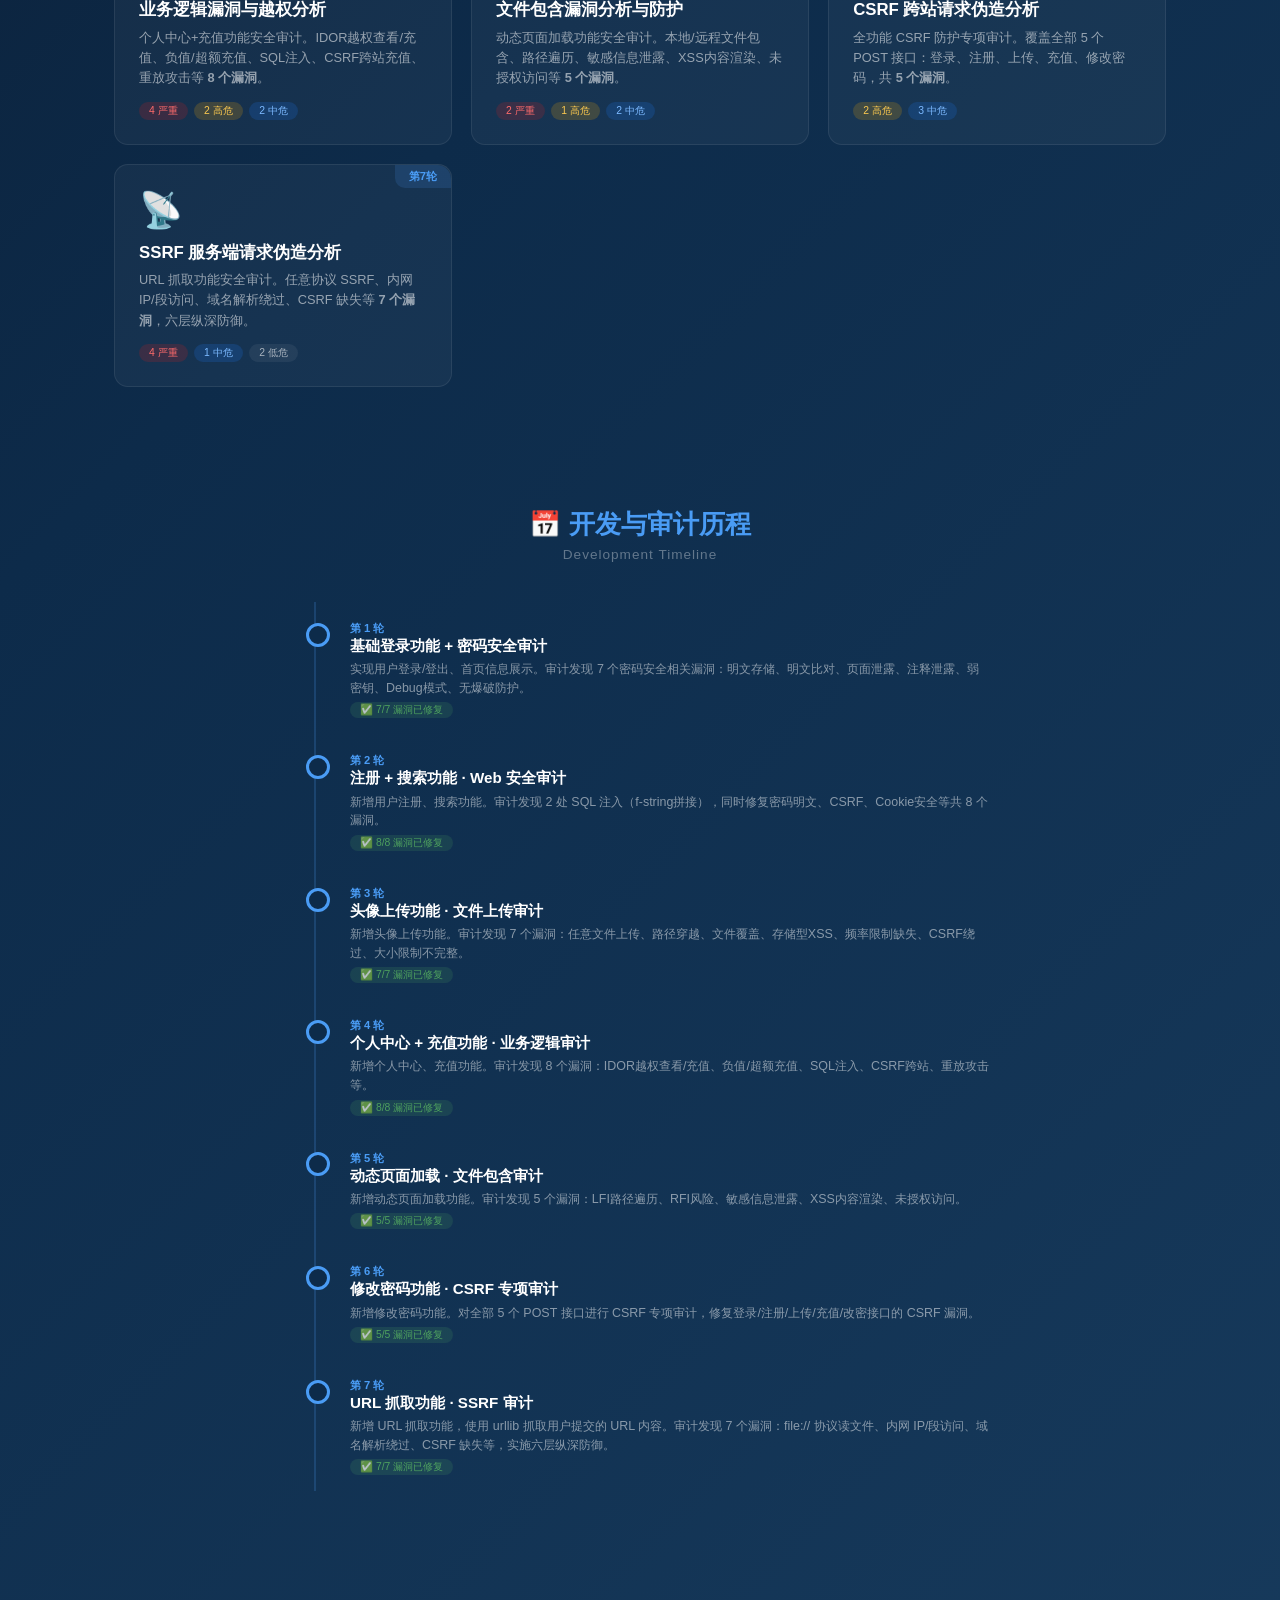
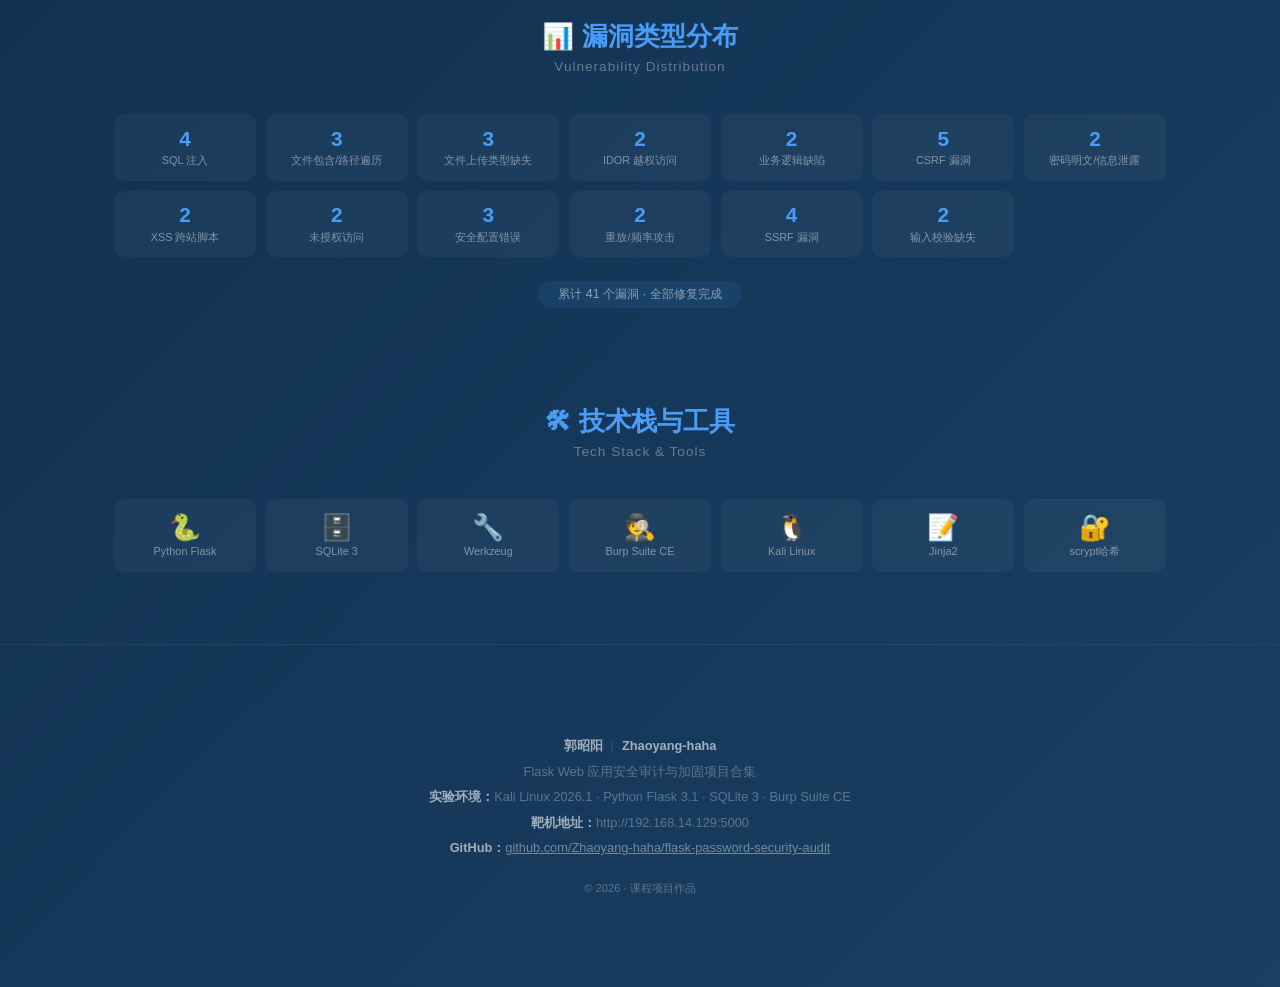
==== commit fcc07261: "📡 Add SSRF Vulnerability Audit report - New: ssrf-audit/ — 7 SSRF vulnerabilities (4 critical)   - f" ====
--- a/index.html
+++ b/index.html
@@ -3,7 +3,7 @@
 <head>
 <meta charset="UTF-8">
 <meta name="viewport" content="width=device-width, initial-scale=1.0">
-<meta name="description" content="Flask Web安全审计项目合集 — 郭昭阳 课程作业，涵盖密码安全、SQL注入、文件上传、业务逻辑、文件包含、CSRF等34个漏洞的全流程安全审计">
+<meta name="description" content="Flask Web安全审计项目合集 — 郭昭阳 课程作业，涵盖密码安全、SQL注入、文件上传、业务逻辑、文件包含、CSRF、SSRF等41个漏洞的全流程安全审计">
 <title>Flask Web安全审计 | 郭昭阳 课程项目</title>
 <style>
 *{margin:0;padding:0;box-sizing:border-box;font-family:"Noto Sans CJK SC","Noto Sans",-apple-system,BlinkMacSystemFont,"Segoe UI",sans-serif}
@@ -90,12 +90,12 @@
   <div class="hero-glow"></div>
   <div class="badge-student">🎓 课 程 项 目 作 品</div>
   <h1>Flask Web 应用<br><span class="highlight">安全审计与加固</span></h1>
-  <p class="hero-sub">从零开始构建 Flask 系统 · 6 轮迭代 · 完整安全审计流程</p>
+  <p class="hero-sub">从零开始构建 Flask 系统 · 7 轮迭代 · 完整安全审计流程</p>
   <div class="hero-stats">
-    <div class="hero-stat"><div class="num">6</div><div class="lbl">审计轮次</div></div>
-    <div class="hero-stat"><div class="num">6</div><div class="lbl">功能模块</div></div>
-    <div class="hero-stat"><div class="num">34</div><div class="lbl">漏洞修复</div></div>
-    <div class="hero-stat"><div class="num">6类</div><div class="lbl">OWASP覆盖</div></div>
+    <div class="hero-stat"><div class="num">7</div><div class="lbl">审计轮次</div></div>
+    <div class="hero-stat"><div class="num">7</div><div class="lbl">功能模块</div></div>
+    <div class="hero-stat"><div class="num">41</div><div class="lbl">漏洞修复</div></div>
+    <div class="hero-stat"><div class="num">7类</div><div class="lbl">OWASP覆盖</div></div>
   </div>
   <div class="hero-divider"></div>
   <div class="hero-meta">
@@ -111,7 +111,7 @@
     <div class="item"><div class="label">姓 名</div><div class="value">郭昭阳</div></div>
     <div class="item"><div class="label">GitHub</div><div class="value">Zhaoyang-haha</div></div>
     <div class="item"><div class="label">项目名称</div><div class="value">Flask安全审计项目合集</div></div>
-    <div class="item"><div class="label">报告日期</div><div class="value">2026-07-14</div></div>
+    <div class="item"><div class="label">报告日期</div><div class="value">2026-07-15</div></div>
   </div>
 </section>
 
@@ -161,6 +161,13 @@
       <p>全功能 CSRF 防护专项审计。覆盖全部 5 个 POST 接口：登录、注册、上传、充值、修改密码，共 <strong>5 个漏洞</strong>。</p>
       <div class="tags"><span class="high">2 高危</span><span class="medium">3 中危</span></div>
     </a>
+    <a class="card" href="ssrf-audit/">
+      <span class="round">第7轮</span>
+      <div class="icon">📡</div>
+      <h3>SSRF 服务端请求伪造分析</h3>
+      <p>URL 抓取功能安全审计。任意协议 SSRF、内网 IP/段访问、域名解析绕过、CSRF 缺失等 <strong>7 个漏洞</strong>，六层纵深防御。</p>
+      <div class="tags"><span class="critical">4 严重</span><span class="medium">1 中危</span><span class="low">2 低危</span></div>
+    </a>
   </div>
 </section>
 
@@ -203,6 +210,12 @@
       <h4>修改密码功能 · CSRF 专项审计</h4>
       <div class="tl-desc">新增修改密码功能。对全部 5 个 POST 接口进行 CSRF 专项审计，修复登录/注册/上传/充值/改密接口的 CSRF 漏洞。</div>
       <span class="tl-badge">✅ 5/5 漏洞已修复</span>
+    </div>
+    <div class="tl-item">
+      <span class="tl-round">第 7 轮</span>
+      <h4>URL 抓取功能 · SSRF 审计</h4>
+      <div class="tl-desc">新增 URL 抓取功能，使用 urllib 抓取用户提交的 URL 内容。审计发现 7 个漏洞：file:// 协议读文件、内网 IP/段访问、域名解析绕过、CSRF 缺失等，实施六层纵深防御。</div>
+      <span class="tl-badge">✅ 7/7 漏洞已修复</span>
     </div>
   </div>
 </section>
@@ -222,9 +235,10 @@
     <div class="dist-item"><div class="dt-num">2</div><div class="dt-label">未授权访问</div></div>
     <div class="dist-item"><div class="dt-num">3</div><div class="dt-label">安全配置错误</div></div>
     <div class="dist-item"><div class="dt-num">2</div><div class="dt-label">重放/频率攻击</div></div>
+    <div class="dist-item"><div class="dt-num">4</div><div class="dt-label">SSRF 漏洞</div></div>
     <div class="dist-item"><div class="dt-num">2</div><div class="dt-label">输入校验缺失</div></div>
   </div>
-  <div style="text-align:center;margin-top:1rem"><span style="display:inline-block;background:rgba(74,156,245,0.1);border-radius:20px;padding:5px 20px;font-size:.78rem;color:rgba(255,255,255,0.5)">累计 34 个漏洞 · 全部修复完成</span></div>
+  <div style="text-align:center;margin-top:1rem"><span style="display:inline-block;background:rgba(74,156,245,0.1);border-radius:20px;padding:5px 20px;font-size:.78rem;color:rgba(255,255,255,0.5)">累计 41 个漏洞 · 全部修复完成</span></div>
 </section>
 
 <!-- ===== Tech Stack ===== -->
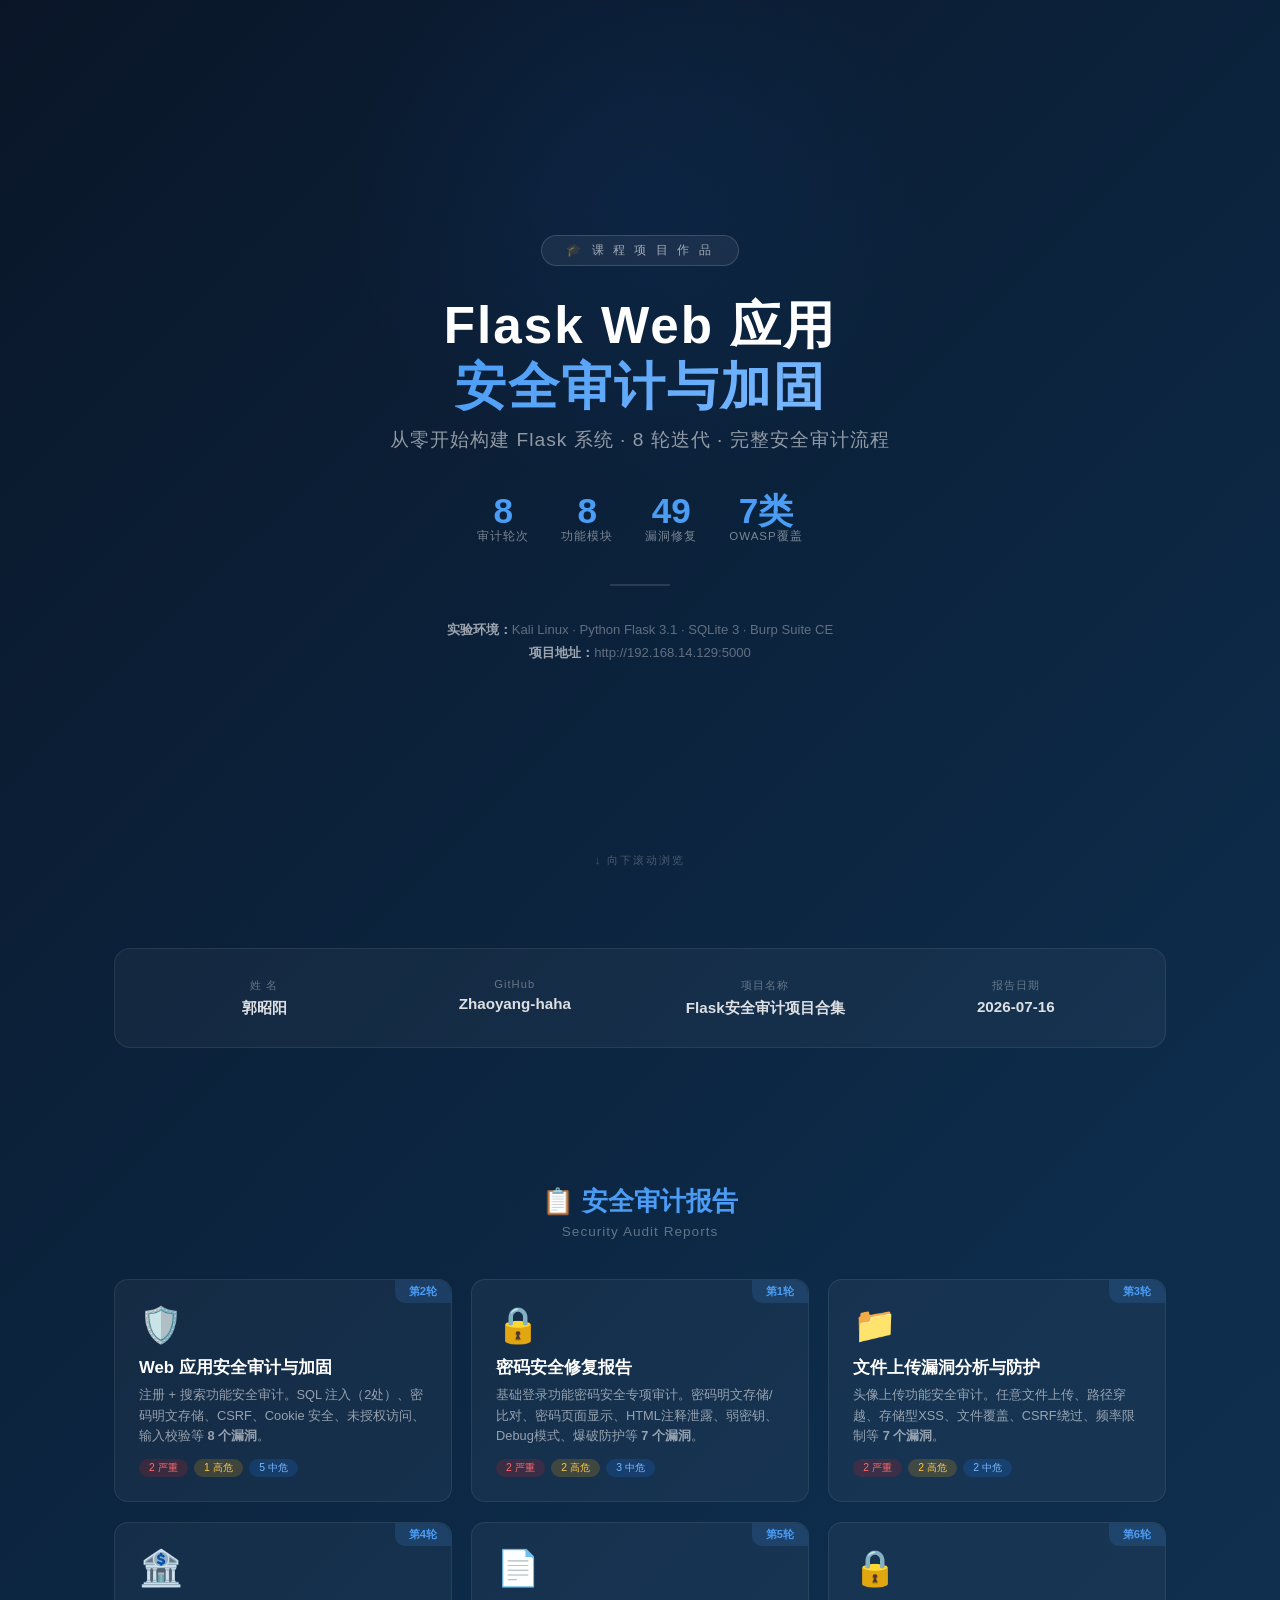
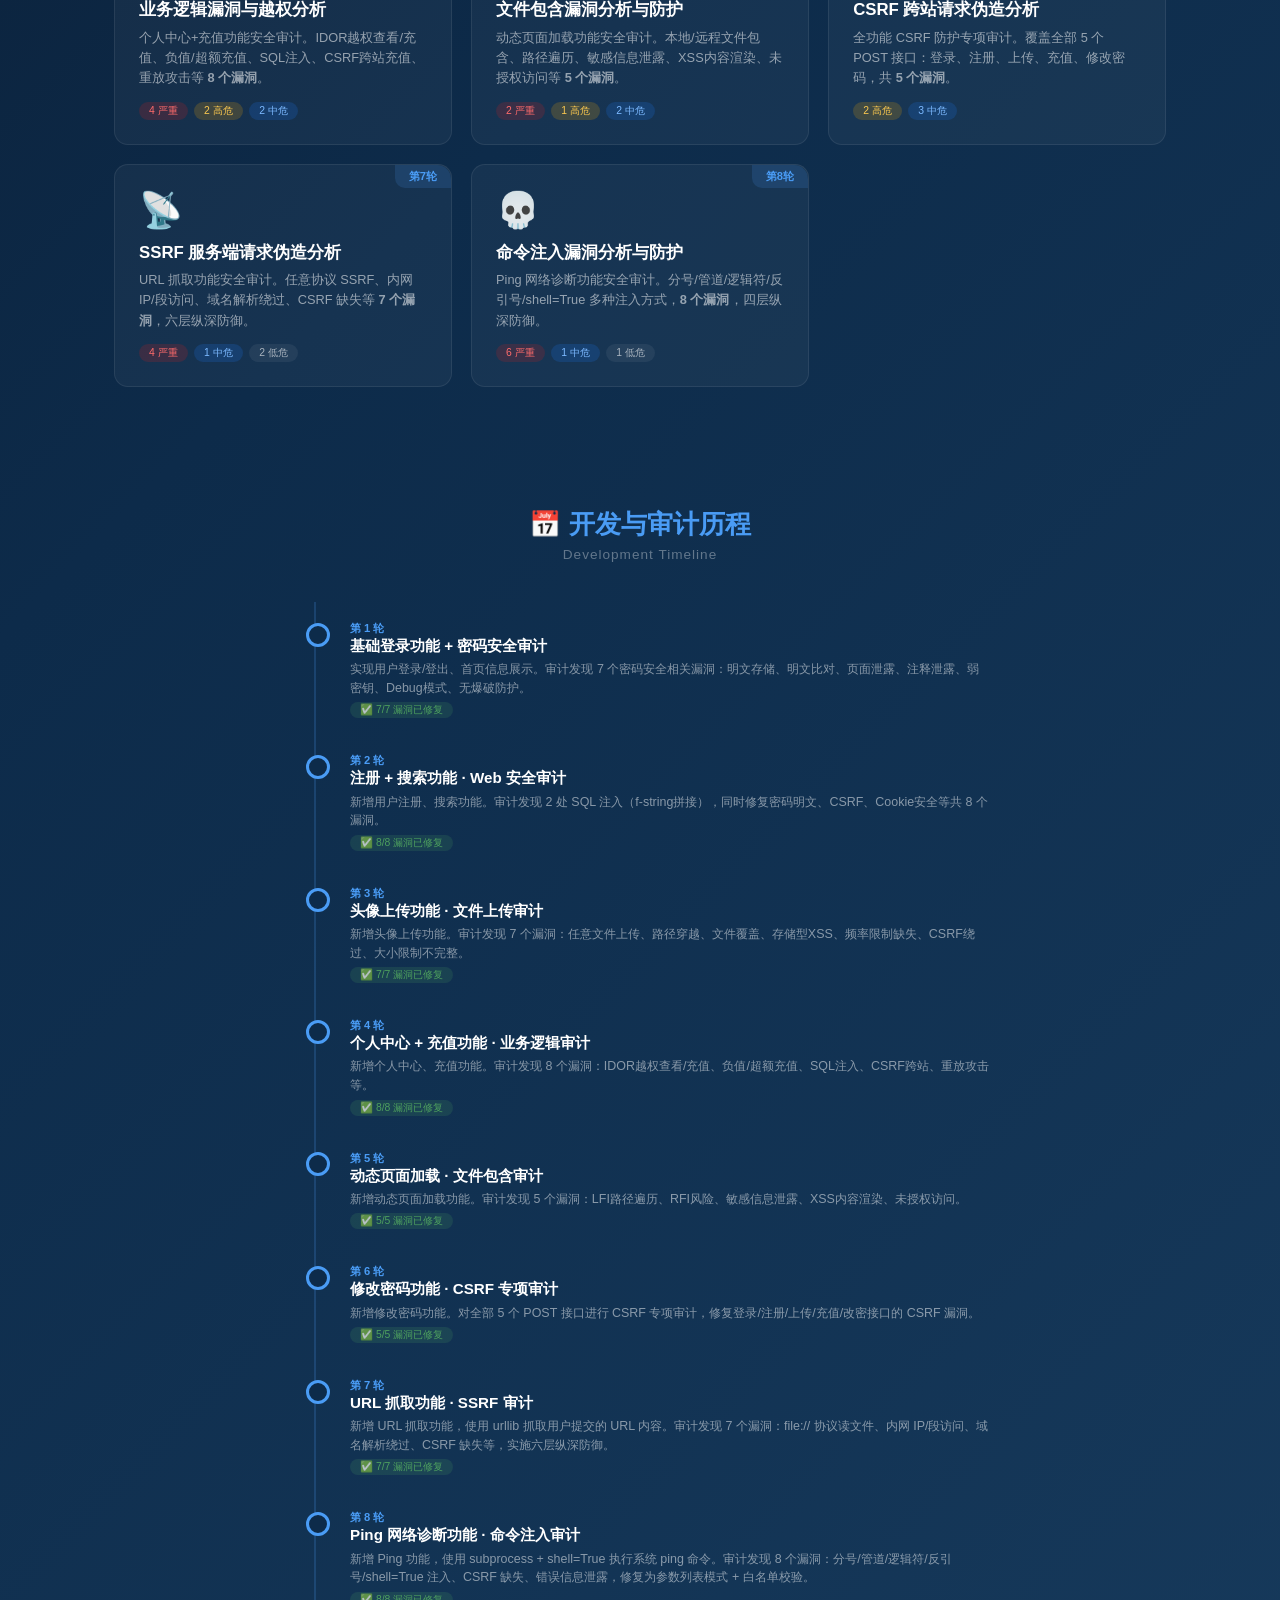
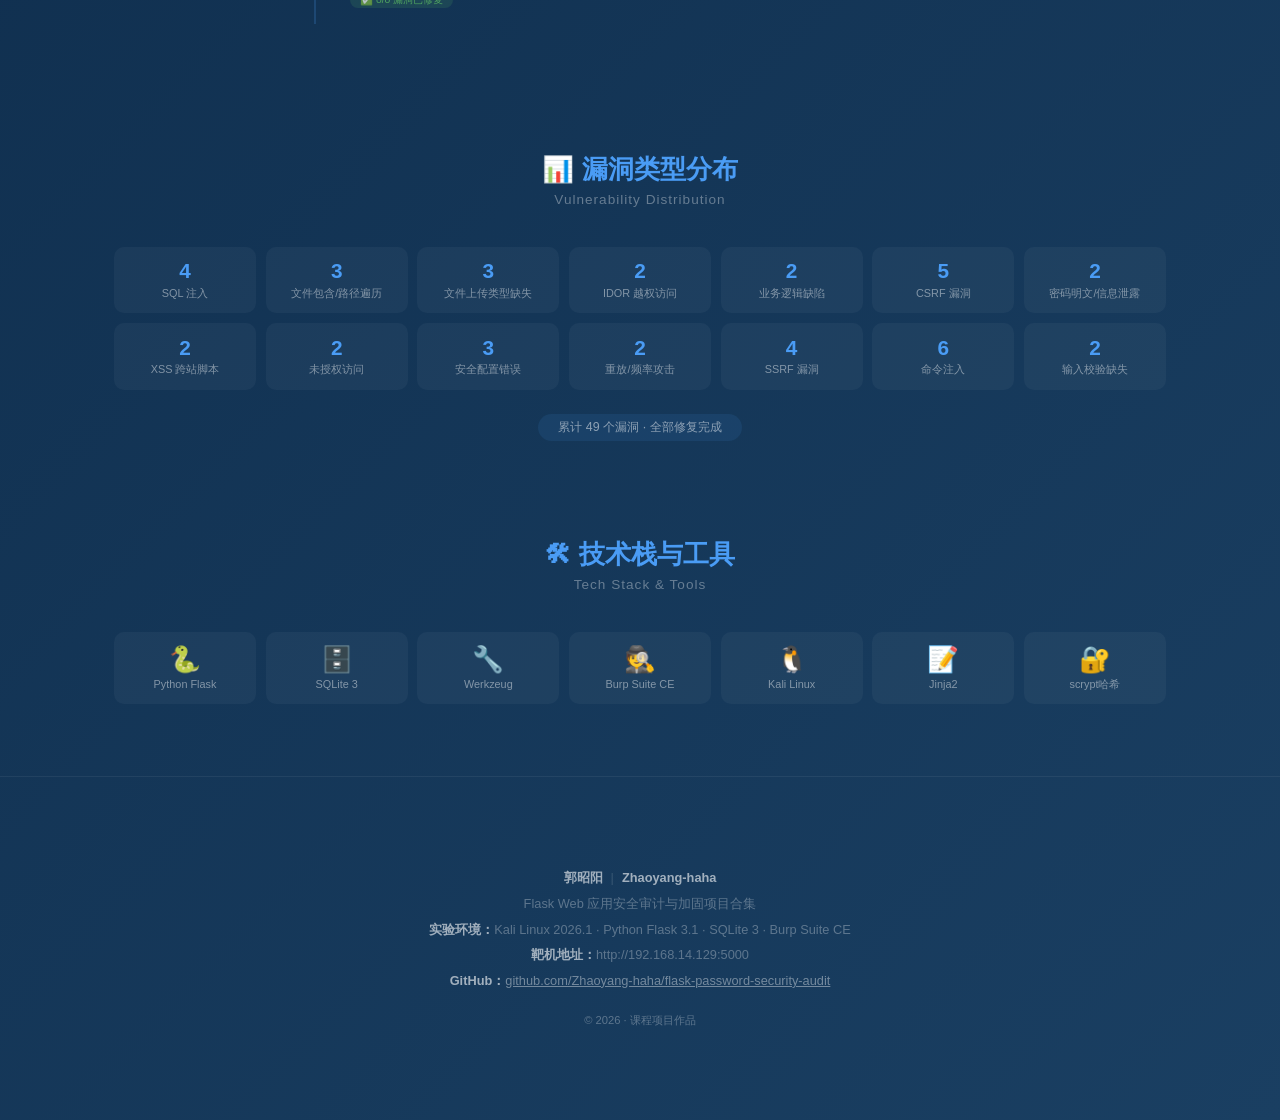
==== commit 86a5f95b: "💀 Add Command Injection Vulnerability Audit report - New: cmd-audit/ — 8 command injection vulnerabi" ====
--- a/index.html
+++ b/index.html
@@ -3,7 +3,7 @@
 <head>
 <meta charset="UTF-8">
 <meta name="viewport" content="width=device-width, initial-scale=1.0">
-<meta name="description" content="Flask Web安全审计项目合集 — 郭昭阳 课程作业，涵盖密码安全、SQL注入、文件上传、业务逻辑、文件包含、CSRF、SSRF等41个漏洞的全流程安全审计">
+<meta name="description" content="Flask Web安全审计项目合集 — 郭昭阳 课程作业，涵盖密码安全、SQL注入、文件上传、业务逻辑、文件包含、CSRF、SSRF、命令注入等49个漏洞的全流程安全审计">
 <title>Flask Web安全审计 | 郭昭阳 课程项目</title>
 <style>
 *{margin:0;padding:0;box-sizing:border-box;font-family:"Noto Sans CJK SC","Noto Sans",-apple-system,BlinkMacSystemFont,"Segoe UI",sans-serif}
@@ -90,11 +90,11 @@
   <div class="hero-glow"></div>
   <div class="badge-student">🎓 课 程 项 目 作 品</div>
   <h1>Flask Web 应用<br><span class="highlight">安全审计与加固</span></h1>
-  <p class="hero-sub">从零开始构建 Flask 系统 · 7 轮迭代 · 完整安全审计流程</p>
+  <p class="hero-sub">从零开始构建 Flask 系统 · 8 轮迭代 · 完整安全审计流程</p>
   <div class="hero-stats">
-    <div class="hero-stat"><div class="num">7</div><div class="lbl">审计轮次</div></div>
-    <div class="hero-stat"><div class="num">7</div><div class="lbl">功能模块</div></div>
-    <div class="hero-stat"><div class="num">41</div><div class="lbl">漏洞修复</div></div>
+    <div class="hero-stat"><div class="num">8</div><div class="lbl">审计轮次</div></div>
+    <div class="hero-stat"><div class="num">8</div><div class="lbl">功能模块</div></div>
+    <div class="hero-stat"><div class="num">49</div><div class="lbl">漏洞修复</div></div>
     <div class="hero-stat"><div class="num">7类</div><div class="lbl">OWASP覆盖</div></div>
   </div>
   <div class="hero-divider"></div>
@@ -111,7 +111,7 @@
     <div class="item"><div class="label">姓 名</div><div class="value">郭昭阳</div></div>
     <div class="item"><div class="label">GitHub</div><div class="value">Zhaoyang-haha</div></div>
     <div class="item"><div class="label">项目名称</div><div class="value">Flask安全审计项目合集</div></div>
-    <div class="item"><div class="label">报告日期</div><div class="value">2026-07-15</div></div>
+    <div class="item"><div class="label">报告日期</div><div class="value">2026-07-16</div></div>
   </div>
 </section>
 
@@ -168,6 +168,13 @@
       <p>URL 抓取功能安全审计。任意协议 SSRF、内网 IP/段访问、域名解析绕过、CSRF 缺失等 <strong>7 个漏洞</strong>，六层纵深防御。</p>
       <div class="tags"><span class="critical">4 严重</span><span class="medium">1 中危</span><span class="low">2 低危</span></div>
     </a>
+    <a class="card" href="cmd-audit/">
+      <span class="round">第8轮</span>
+      <div class="icon">💀</div>
+      <h3>命令注入漏洞分析与防护</h3>
+      <p>Ping 网络诊断功能安全审计。分号/管道/逻辑符/反引号/shell=True 多种注入方式，<strong>8 个漏洞</strong>，四层纵深防御。</p>
+      <div class="tags"><span class="critical">6 严重</span><span class="medium">1 中危</span><span class="low">1 低危</span></div>
+    </a>
   </div>
 </section>
 
@@ -216,6 +223,12 @@
       <h4>URL 抓取功能 · SSRF 审计</h4>
       <div class="tl-desc">新增 URL 抓取功能，使用 urllib 抓取用户提交的 URL 内容。审计发现 7 个漏洞：file:// 协议读文件、内网 IP/段访问、域名解析绕过、CSRF 缺失等，实施六层纵深防御。</div>
       <span class="tl-badge">✅ 7/7 漏洞已修复</span>
+    </div>
+    <div class="tl-item">
+      <span class="tl-round">第 8 轮</span>
+      <h4>Ping 网络诊断功能 · 命令注入审计</h4>
+      <div class="tl-desc">新增 Ping 功能，使用 subprocess + shell=True 执行系统 ping 命令。审计发现 8 个漏洞：分号/管道/逻辑符/反引号/shell=True 注入、CSRF 缺失、错误信息泄露，修复为参数列表模式 + 白名单校验。</div>
+      <span class="tl-badge">✅ 8/8 漏洞已修复</span>
     </div>
   </div>
 </section>
@@ -236,9 +249,10 @@
     <div class="dist-item"><div class="dt-num">3</div><div class="dt-label">安全配置错误</div></div>
     <div class="dist-item"><div class="dt-num">2</div><div class="dt-label">重放/频率攻击</div></div>
     <div class="dist-item"><div class="dt-num">4</div><div class="dt-label">SSRF 漏洞</div></div>
+    <div class="dist-item"><div class="dt-num">6</div><div class="dt-label">命令注入</div></div>
     <div class="dist-item"><div class="dt-num">2</div><div class="dt-label">输入校验缺失</div></div>
   </div>
-  <div style="text-align:center;margin-top:1rem"><span style="display:inline-block;background:rgba(74,156,245,0.1);border-radius:20px;padding:5px 20px;font-size:.78rem;color:rgba(255,255,255,0.5)">累计 41 个漏洞 · 全部修复完成</span></div>
+  <div style="text-align:center;margin-top:1rem"><span style="display:inline-block;background:rgba(74,156,245,0.1);border-radius:20px;padding:5px 20px;font-size:.78rem;color:rgba(255,255,255,0.5)">累计 49 个漏洞 · 全部修复完成</span></div>
 </section>
 
 <!-- ===== Tech Stack ===== -->
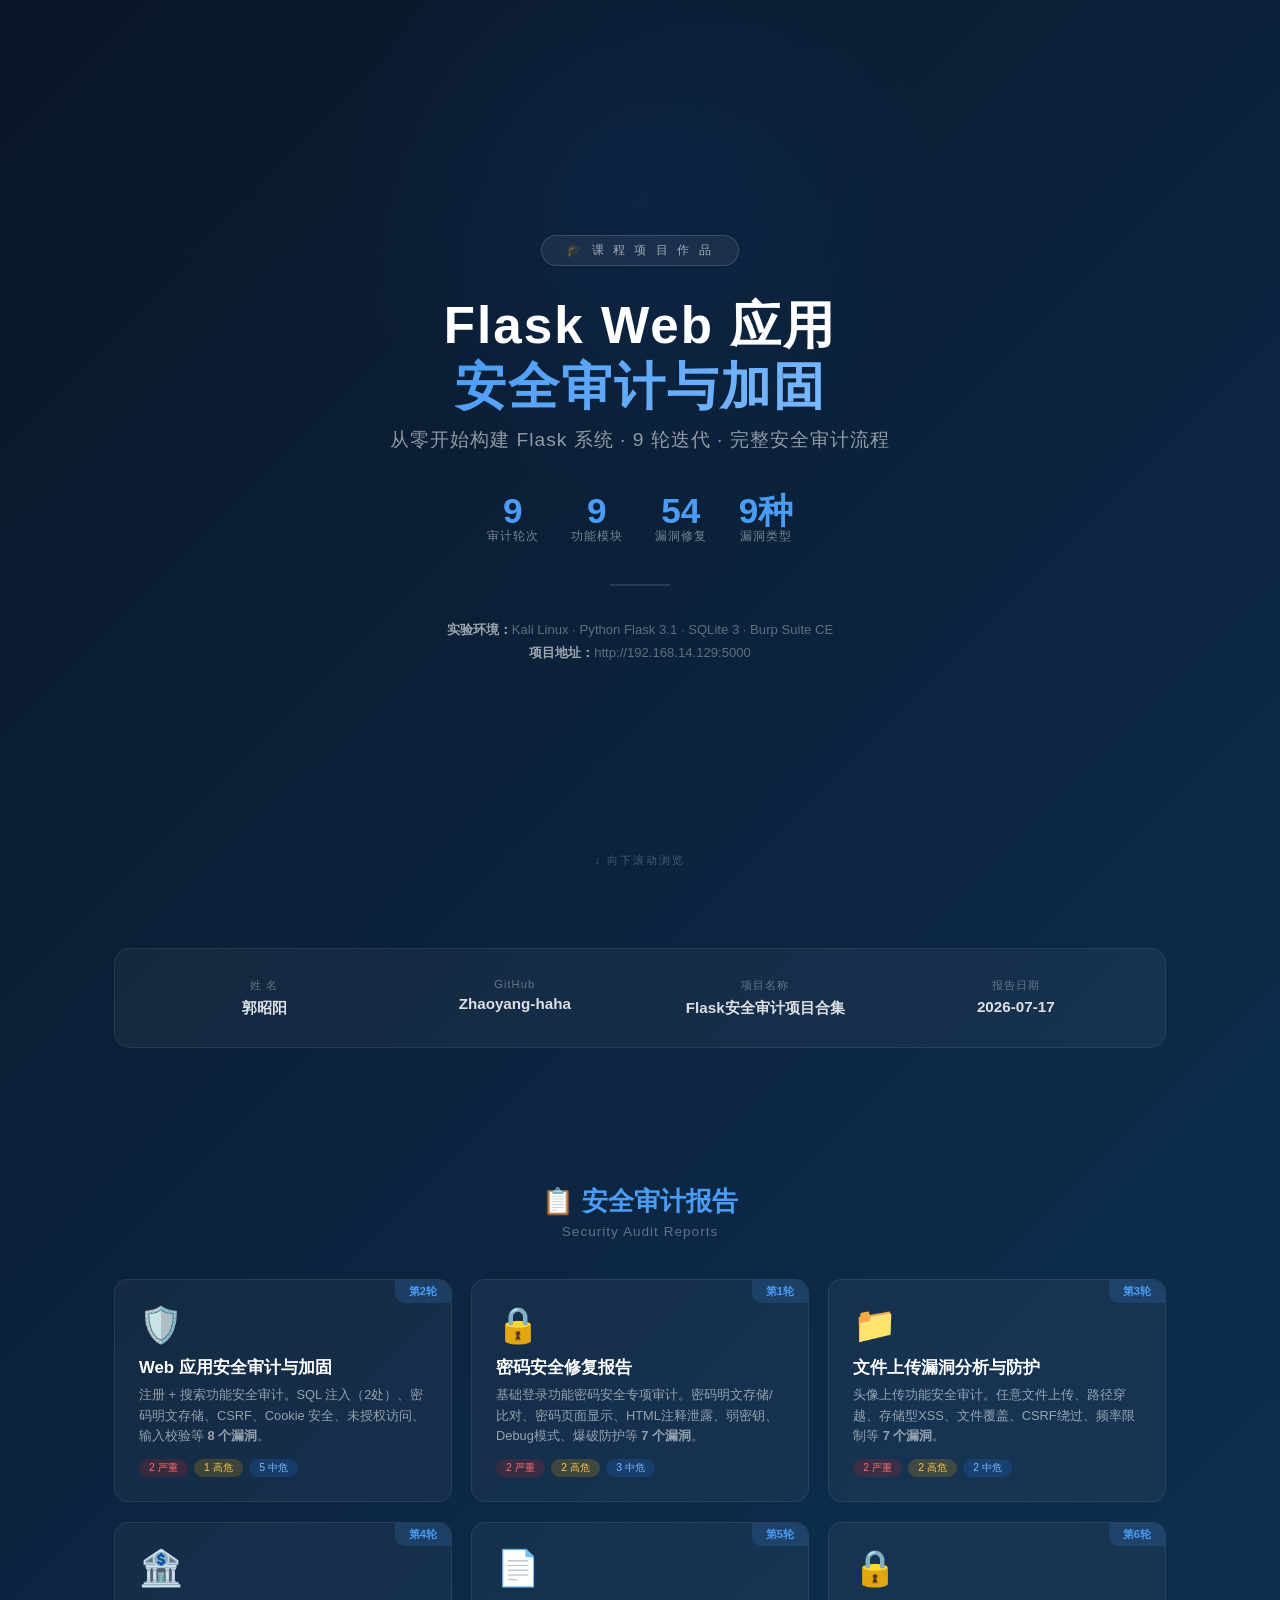
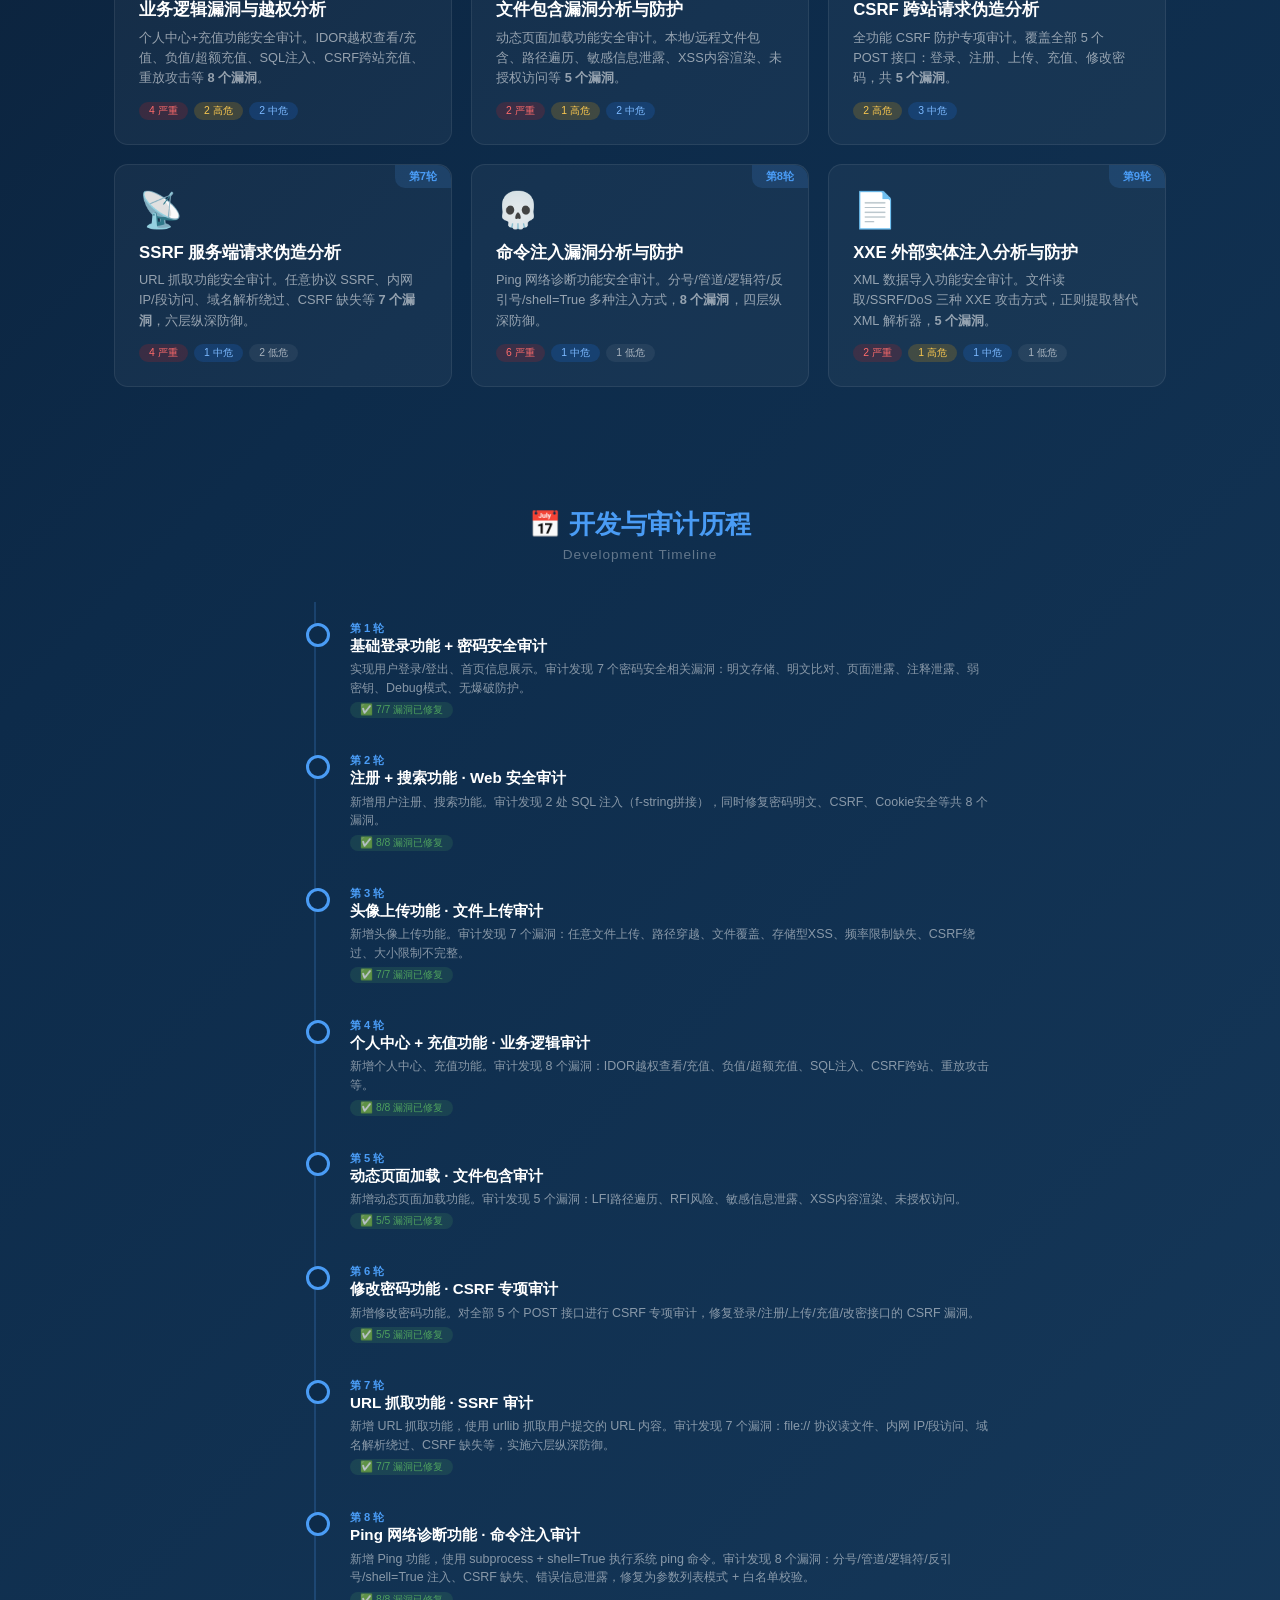
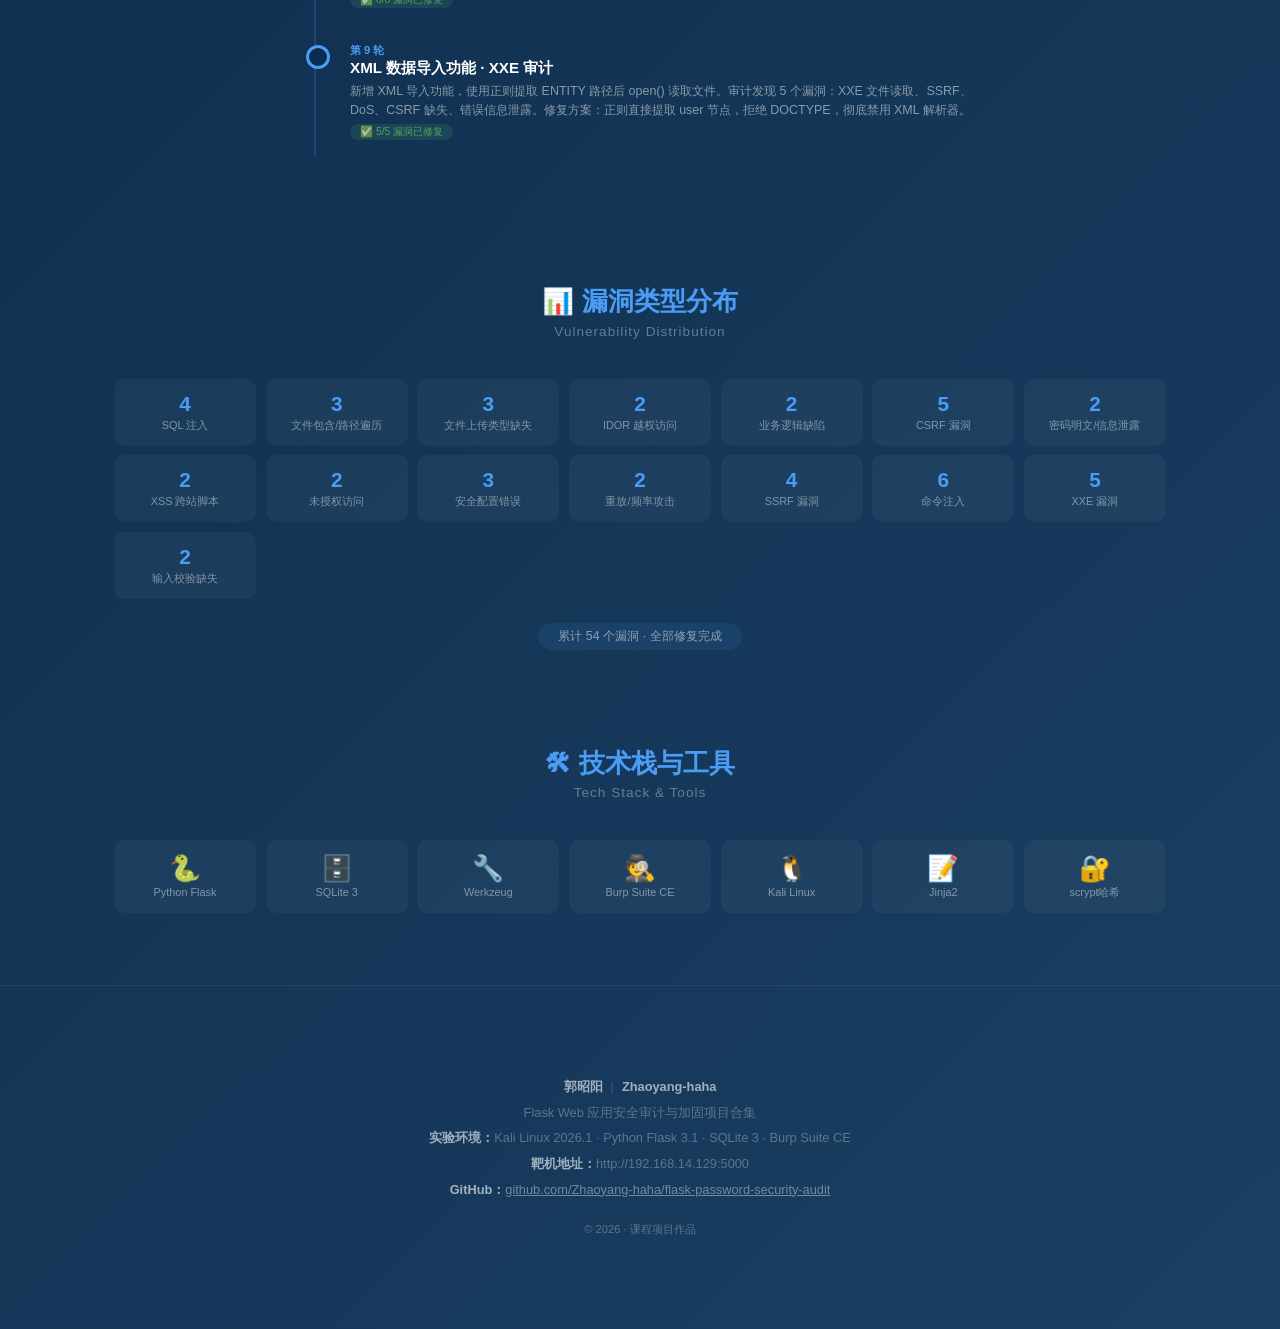
==== commit b9a609e7: "📄 Add XXE Vulnerability Audit report - New: xxe-audit/ — 5 XXE vulnerabilities (2 critical + 1 high)" ====
--- a/index.html
+++ b/index.html
@@ -3,7 +3,7 @@
 <head>
 <meta charset="UTF-8">
 <meta name="viewport" content="width=device-width, initial-scale=1.0">
-<meta name="description" content="Flask Web安全审计项目合集 — 郭昭阳 课程作业，涵盖密码安全、SQL注入、文件上传、业务逻辑、文件包含、CSRF、SSRF、命令注入等49个漏洞的全流程安全审计">
+<meta name="description" content="Flask Web安全审计项目合集 — 郭昭阳 课程作业，涵盖密码安全、SQL注入、文件上传、业务逻辑、文件包含、CSRF、SSRF、命令注入、XXE等54个漏洞的全流程安全审计">
 <title>Flask Web安全审计 | 郭昭阳 课程项目</title>
 <style>
 *{margin:0;padding:0;box-sizing:border-box;font-family:"Noto Sans CJK SC","Noto Sans",-apple-system,BlinkMacSystemFont,"Segoe UI",sans-serif}
@@ -90,12 +90,12 @@
   <div class="hero-glow"></div>
   <div class="badge-student">🎓 课 程 项 目 作 品</div>
   <h1>Flask Web 应用<br><span class="highlight">安全审计与加固</span></h1>
-  <p class="hero-sub">从零开始构建 Flask 系统 · 8 轮迭代 · 完整安全审计流程</p>
+  <p class="hero-sub">从零开始构建 Flask 系统 · 9 轮迭代 · 完整安全审计流程</p>
   <div class="hero-stats">
-    <div class="hero-stat"><div class="num">8</div><div class="lbl">审计轮次</div></div>
-    <div class="hero-stat"><div class="num">8</div><div class="lbl">功能模块</div></div>
-    <div class="hero-stat"><div class="num">49</div><div class="lbl">漏洞修复</div></div>
-    <div class="hero-stat"><div class="num">7类</div><div class="lbl">OWASP覆盖</div></div>
+    <div class="hero-stat"><div class="num">9</div><div class="lbl">审计轮次</div></div>
+    <div class="hero-stat"><div class="num">9</div><div class="lbl">功能模块</div></div>
+    <div class="hero-stat"><div class="num">54</div><div class="lbl">漏洞修复</div></div>
+    <div class="hero-stat"><div class="num">9种</div><div class="lbl">漏洞类型</div></div>
   </div>
   <div class="hero-divider"></div>
   <div class="hero-meta">
@@ -111,7 +111,7 @@
     <div class="item"><div class="label">姓 名</div><div class="value">郭昭阳</div></div>
     <div class="item"><div class="label">GitHub</div><div class="value">Zhaoyang-haha</div></div>
     <div class="item"><div class="label">项目名称</div><div class="value">Flask安全审计项目合集</div></div>
-    <div class="item"><div class="label">报告日期</div><div class="value">2026-07-16</div></div>
+    <div class="item"><div class="label">报告日期</div><div class="value">2026-07-17</div></div>
   </div>
 </section>
 
@@ -175,6 +175,13 @@
       <p>Ping 网络诊断功能安全审计。分号/管道/逻辑符/反引号/shell=True 多种注入方式，<strong>8 个漏洞</strong>，四层纵深防御。</p>
       <div class="tags"><span class="critical">6 严重</span><span class="medium">1 中危</span><span class="low">1 低危</span></div>
     </a>
+    <a class="card" href="xxe-audit/">
+      <span class="round">第9轮</span>
+      <div class="icon">📄</div>
+      <h3>XXE 外部实体注入分析与防护</h3>
+      <p>XML 数据导入功能安全审计。文件读取/SSRF/DoS 三种 XXE 攻击方式，正则提取替代 XML 解析器，<strong>5 个漏洞</strong>。</p>
+      <div class="tags"><span class="critical">2 严重</span><span class="high">1 高危</span><span class="medium">1 中危</span><span class="low">1 低危</span></div>
+    </a>
   </div>
 </section>
 
@@ -229,6 +236,12 @@
       <h4>Ping 网络诊断功能 · 命令注入审计</h4>
       <div class="tl-desc">新增 Ping 功能，使用 subprocess + shell=True 执行系统 ping 命令。审计发现 8 个漏洞：分号/管道/逻辑符/反引号/shell=True 注入、CSRF 缺失、错误信息泄露，修复为参数列表模式 + 白名单校验。</div>
       <span class="tl-badge">✅ 8/8 漏洞已修复</span>
+    </div>
+    <div class="tl-item">
+      <span class="tl-round">第 9 轮</span>
+      <h4>XML 数据导入功能 · XXE 审计</h4>
+      <div class="tl-desc">新增 XML 导入功能，使用正则提取 ENTITY 路径后 open() 读取文件。审计发现 5 个漏洞：XXE 文件读取、SSRF、DoS、CSRF 缺失、错误信息泄露。修复方案：正则直接提取 user 节点，拒绝 DOCTYPE，彻底禁用 XML 解析器。</div>
+      <span class="tl-badge">✅ 5/5 漏洞已修复</span>
     </div>
   </div>
 </section>
@@ -250,9 +263,10 @@
     <div class="dist-item"><div class="dt-num">2</div><div class="dt-label">重放/频率攻击</div></div>
     <div class="dist-item"><div class="dt-num">4</div><div class="dt-label">SSRF 漏洞</div></div>
     <div class="dist-item"><div class="dt-num">6</div><div class="dt-label">命令注入</div></div>
+    <div class="dist-item"><div class="dt-num">5</div><div class="dt-label">XXE 漏洞</div></div>
     <div class="dist-item"><div class="dt-num">2</div><div class="dt-label">输入校验缺失</div></div>
   </div>
-  <div style="text-align:center;margin-top:1rem"><span style="display:inline-block;background:rgba(74,156,245,0.1);border-radius:20px;padding:5px 20px;font-size:.78rem;color:rgba(255,255,255,0.5)">累计 49 个漏洞 · 全部修复完成</span></div>
+  <div style="text-align:center;margin-top:1rem"><span style="display:inline-block;background:rgba(74,156,245,0.1);border-radius:20px;padding:5px 20px;font-size:.78rem;color:rgba(255,255,255,0.5)">累计 54 个漏洞 · 全部修复完成</span></div>
 </section>
 
 <!-- ===== Tech Stack ===== -->
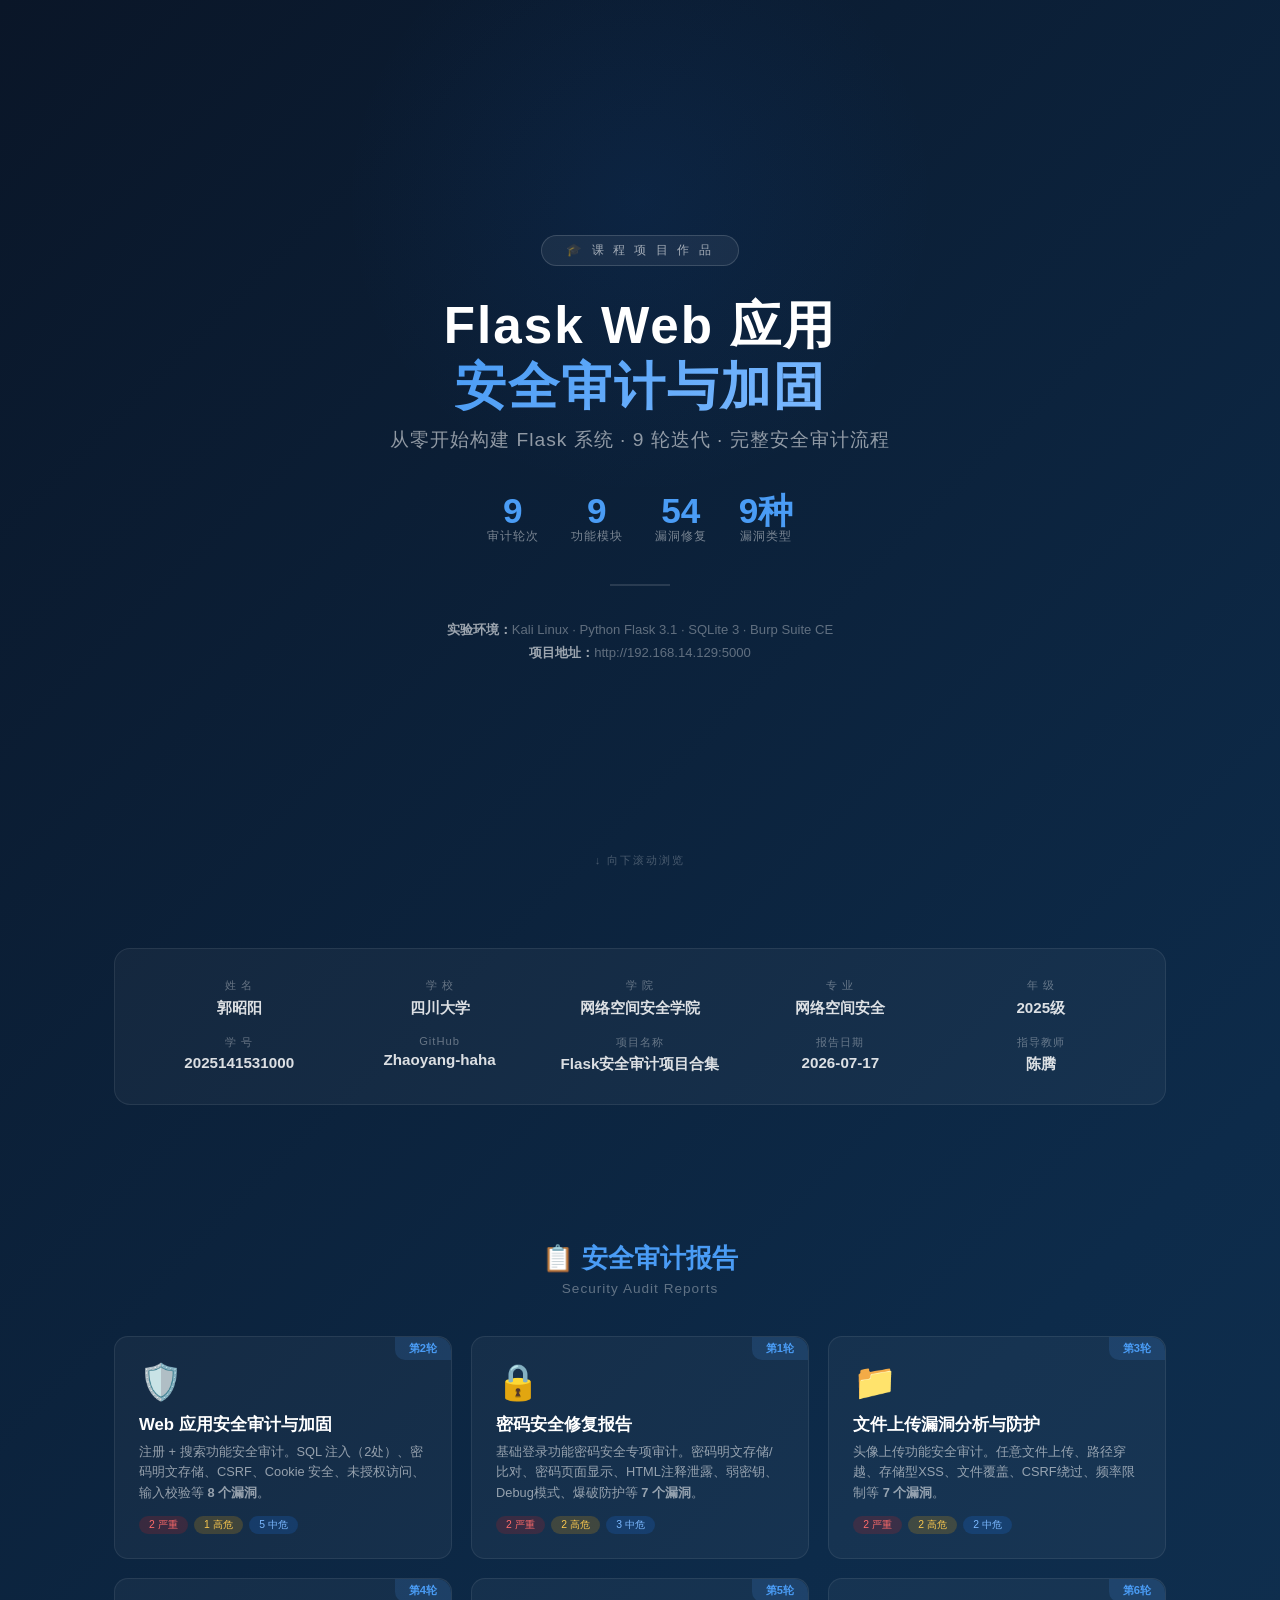
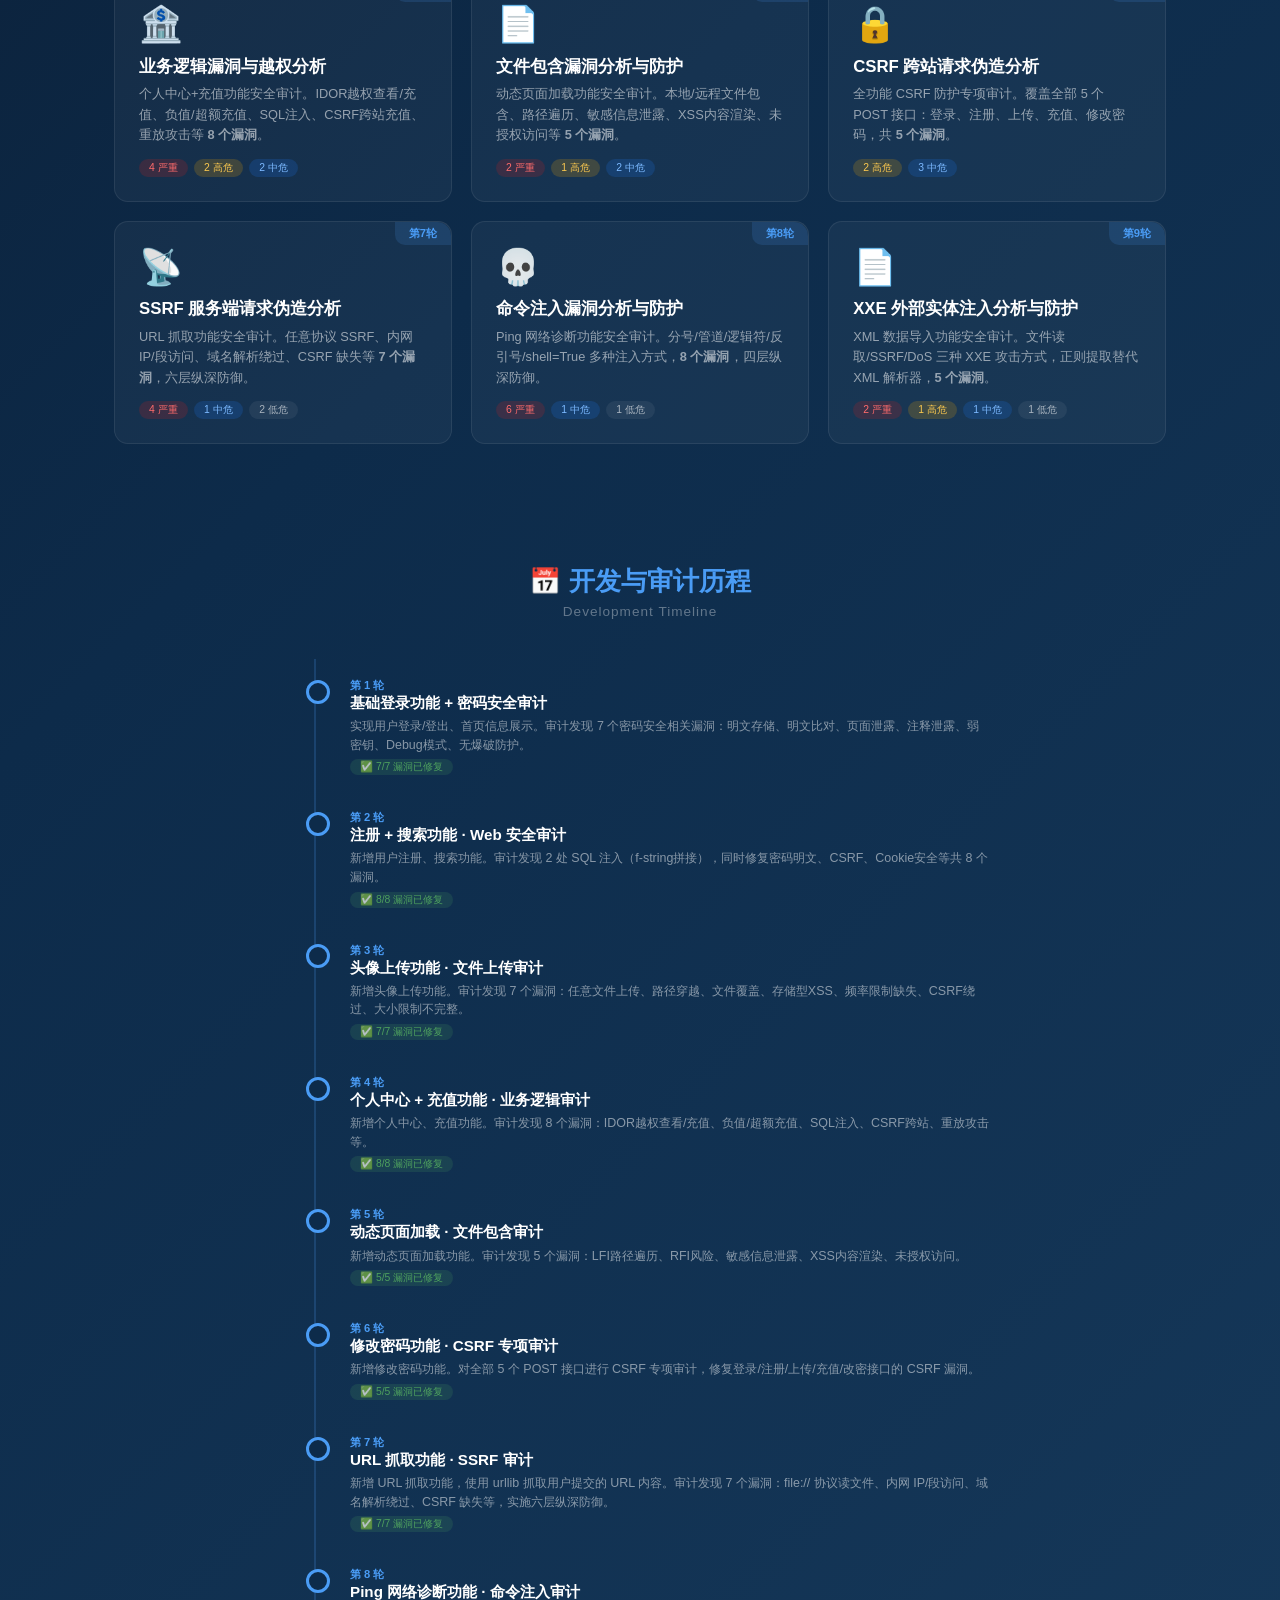
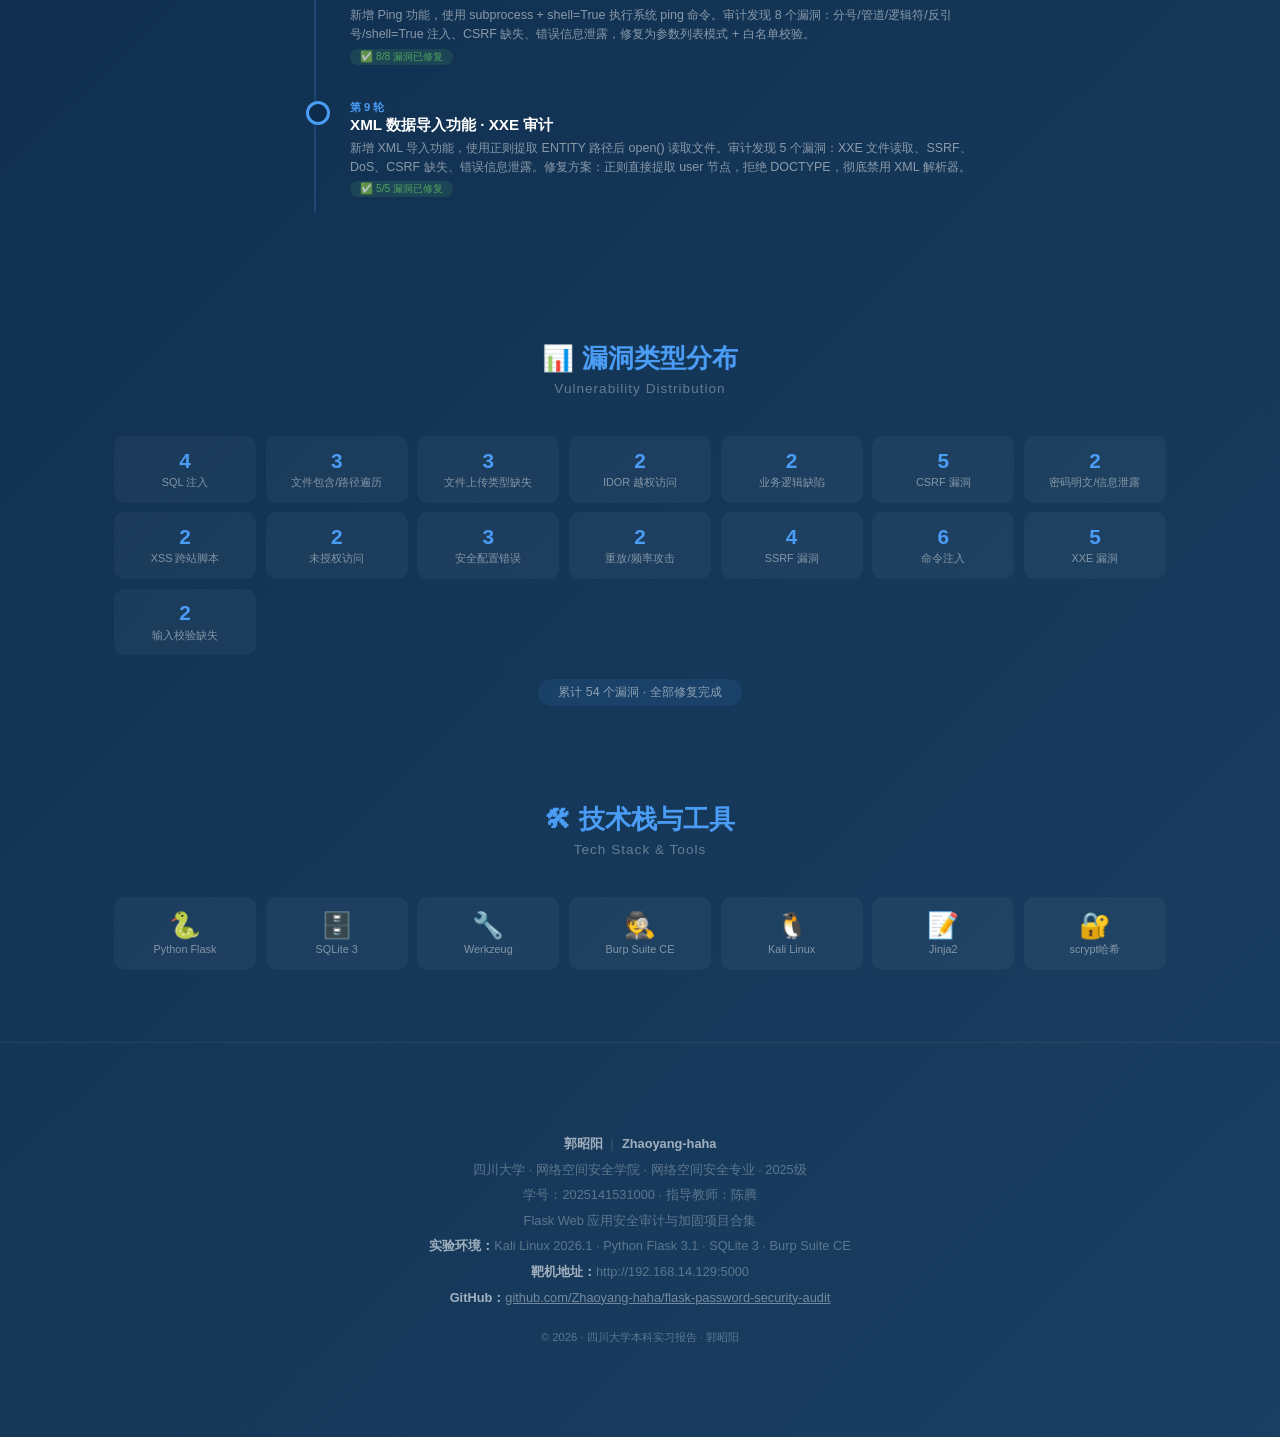
==== commit ad7923bc: "🎯 Final polish: add full student info to landing page & README - Add school (四川大学), college (网络空间安全学" ====
--- a/index.html
+++ b/index.html
@@ -109,9 +109,15 @@
 <section class="section">
   <div class="info-card">
     <div class="item"><div class="label">姓 名</div><div class="value">郭昭阳</div></div>
+    <div class="item"><div class="label">学 校</div><div class="value">四川大学</div></div>
+    <div class="item"><div class="label">学 院</div><div class="value">网络空间安全学院</div></div>
+    <div class="item"><div class="label">专 业</div><div class="value">网络空间安全</div></div>
+    <div class="item"><div class="label">年 级</div><div class="value">2025级</div></div>
+    <div class="item"><div class="label">学 号</div><div class="value">2025141531000</div></div>
     <div class="item"><div class="label">GitHub</div><div class="value">Zhaoyang-haha</div></div>
     <div class="item"><div class="label">项目名称</div><div class="value">Flask安全审计项目合集</div></div>
     <div class="item"><div class="label">报告日期</div><div class="value">2026-07-17</div></div>
+    <div class="item"><div class="label">指导教师</div><div class="value">陈腾</div></div>
   </div>
 </section>
 
@@ -287,11 +293,13 @@
 <footer class="footer">
   <div class="section">
     <p><strong>郭昭阳</strong><span class="sep">|</span><strong>Zhaoyang-haha</strong></p>
+    <p>四川大学 · 网络空间安全学院 · 网络空间安全专业 · 2025级</p>
+    <p>学号：2025141531000 · 指导教师：陈腾</p>
     <p>Flask Web 应用安全审计与加固项目合集</p>
     <p><strong>实验环境：</strong>Kali Linux 2026.1 · Python Flask 3.1 · SQLite 3 · Burp Suite CE</p>
     <p><strong>靶机地址：</strong>http://192.168.14.129:5000</p>
     <p><strong>GitHub：</strong><a href="https://github.com/Zhaoyang-haha/flask-password-security-audit" target="_blank">github.com/Zhaoyang-haha/flask-password-security-audit</a></p>
-    <p style="margin-top:1rem;font-size:.7rem">&copy; 2026 · 课程项目作品</p>
+    <p style="margin-top:1rem;font-size:.7rem">&copy; 2026 · 四川大学本科实习报告 · 郭昭阳</p>
   </div>
 </footer>
 
